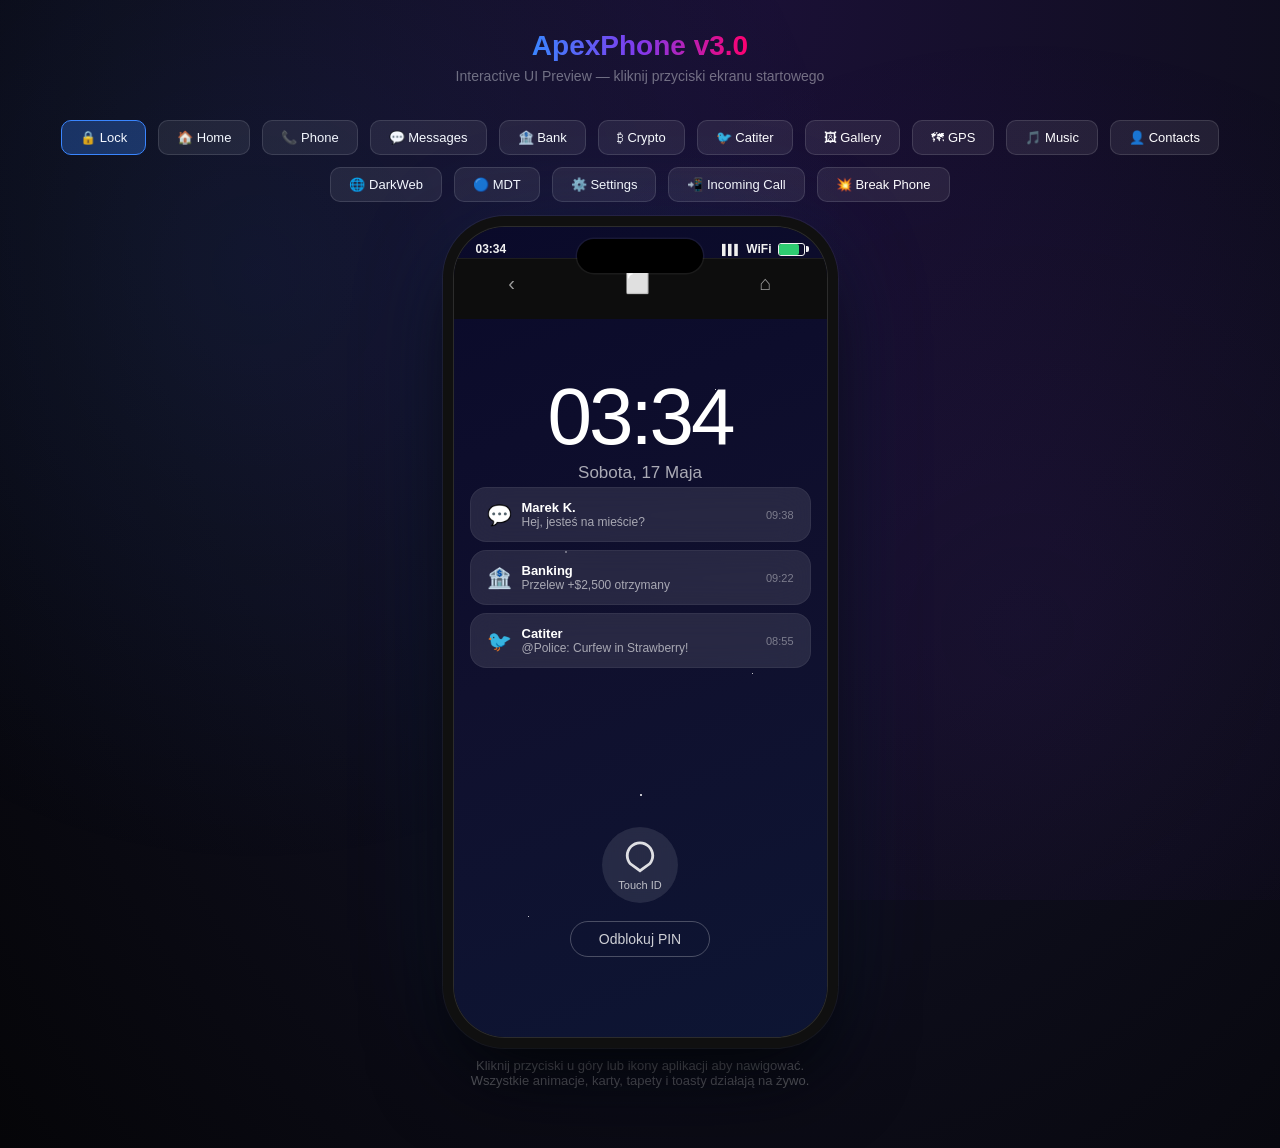
==== preview.html @ 0bf9755b "feat: add standalone interactive UI preview Single-file HTML preview of all phone screens — open in " ====
<!DOCTYPE html>
<html lang="pl">
<head>
<meta charset="UTF-8"/>
<meta name="viewport" content="width=device-width,initial-scale=1.0"/>
<title>ApexPhone v3.0 — Preview</title>
<style>
/* ── PAGE LAYOUT ─────────────────────────────────────── */
*,*::before,*::after{box-sizing:border-box;margin:0;padding:0}

body{
  min-height:100vh;
  background:radial-gradient(ellipse at 60% 0%,#1a1035 0%,#0d0d1a 60%,#050508 100%);
  display:flex;flex-direction:column;align-items:center;justify-content:flex-start;
  padding:30px 20px 60px;
  font-family:-apple-system,BlinkMacSystemFont,'SF Pro Display','Segoe UI',sans-serif;
  color:#f0f0f0;
  overflow-x:hidden;
}

/* floating particles bg */
body::before{
  content:'';position:fixed;inset:0;pointer-events:none;
  background:
    radial-gradient(circle at 20% 30%,rgba(58,134,255,.08) 0%,transparent 50%),
    radial-gradient(circle at 80% 70%,rgba(131,56,236,.07) 0%,transparent 50%);
}

h1{font-size:28px;font-weight:700;margin-bottom:6px;
   background:linear-gradient(90deg,#3a86ff,#8338ec,#ff006e);
   -webkit-background-clip:text;-webkit-text-fill-color:transparent;background-clip:text}
.subtitle{font-size:14px;color:rgba(255,255,255,.4);margin-bottom:36px}

/* ── PHONE SHELL ─────────────────────────────────────── */
:root{
  --acc:#3a86ff;--grn:#2ecc71;--red:#e74c3c;--ylw:#f39c12;--pur:#8338ec;
  --bg0:#0d0d0d;--bg1:#1a1a1a;--bg2:#252525;--bg3:#2e2e2e;
  --t1:#f0f0f0;--t2:#9a9a9a;
  --bdr:rgba(255,255,255,.07);
  --r:16px;--rs:8px;
  --trans:.22s cubic-bezier(.4,0,.2,1);
}

#phone{
  width:375px;height:812px;
  background:var(--bg0);
  border-radius:52px;
  border:1.5px solid rgba(255,255,255,.13);
  box-shadow:
    0 0 0 10px #101010,
    0 0 0 11px rgba(255,255,255,.06),
    0 40px 80px rgba(0,0,0,.8),
    0 0 120px rgba(58,134,255,.12);
  position:relative;overflow:hidden;
  display:flex;flex-direction:column;
  flex-shrink:0;
}

/* notch / dynamic island */
#island{
  position:absolute;top:12px;left:50%;transform:translateX(-50%);
  background:#000;border-radius:22px;
  height:34px;width:126px;
  z-index:300;display:flex;align-items:center;justify-content:center;
  transition:all .45s cubic-bezier(.22,1,.36,1);overflow:hidden;
  box-shadow:0 0 0 1.5px rgba(255,255,255,.06);
}
#island.expand{width:240px;height:44px;background:#121212}
#island-txt{font-size:12px;color:#fff;padding:0 14px;white-space:nowrap;overflow:hidden;text-overflow:ellipsis}

/* side buttons */
#phone::before{
  content:'';position:absolute;left:-3px;top:160px;
  width:3px;height:36px;background:#1c1c1e;border-radius:3px 0 0 3px;
  box-shadow:0 48px 0 #1c1c1e,0 84px 0 #1c1c1e;
}
#phone::after{
  content:'';position:absolute;right:-3px;top:200px;
  width:3px;height:68px;background:#1c1c1e;border-radius:0 3px 3px 0;
}

/* ── STATUS BAR ──────────────────────────────────────── */
#sb{
  position:relative;z-index:10;
  display:flex;justify-content:space-between;align-items:center;
  padding:15px 22px 2px;font-size:12px;font-weight:600;color:var(--t1);
  pointer-events:none;flex-shrink:0;
}
#sb-icons{display:flex;gap:6px;align-items:center}
.bat{
  position:relative;display:inline-flex;align-items:center;
  width:27px;height:13px;border:1.5px solid var(--t1);border-radius:3px;
}
.bat::after{content:'';position:absolute;right:-5px;width:3px;height:6px;background:var(--t1);border-radius:0 2px 2px 0}
#bat-fill{height:100%;background:var(--grn);border-radius:2px;transition:width .5s}
.signal{font-size:10px;letter-spacing:-1px}

/* ── SCREENS ─────────────────────────────────────────── */
.screen{
  position:absolute;inset:0;display:flex;flex-direction:column;
  transition:transform .3s cubic-bezier(.4,0,.2,1),opacity .3s;
}
.screen.off{opacity:0;pointer-events:none;transform:translateY(8px) scale(.98)}
.screen.on{opacity:1;pointer-events:all;transform:none}

/* ── LOCK SCREEN ─────────────────────────────────────── */
#scr-lock{
  background:linear-gradient(160deg,#0a0a2a,#10102e,#0d1533);
  align-items:center;justify-content:flex-start;padding-top:70px;gap:0;
}
.lk-time{font-size:80px;font-weight:200;color:#fff;letter-spacing:-3px;text-align:center;line-height:1}
.lk-date{font-size:17px;color:rgba(255,255,255,.65);text-align:center;margin-top:6px}
.lk-stars{position:absolute;inset:0;pointer-events:none;overflow:hidden}
.star{position:absolute;background:#fff;border-radius:50%;animation:twinkle var(--d,3s) infinite var(--delay,0s)}
@keyframes twinkle{0%,100%{opacity:.2}50%{opacity:.8}}

.lk-actions{
  display:flex;flex-direction:column;align-items:center;gap:18px;
  position:absolute;bottom:80px;width:100%;
}
.fp-btn{
  width:76px;height:76px;border-radius:50%;border:none;
  background:rgba(255,255,255,.1);backdrop-filter:blur(12px);
  cursor:pointer;display:flex;flex-direction:column;align-items:center;justify-content:center;
  gap:5px;transition:background var(--trans),transform var(--trans);
}
.fp-btn:hover{background:rgba(255,255,255,.18);transform:scale(1.05)}
.fp-btn svg{width:34px;height:34px;fill:#fff;opacity:.85}
.fp-btn span{font-size:11px;color:rgba(255,255,255,.7)}
.pin-btn{
  background:transparent;border:1px solid rgba(255,255,255,.25);
  border-radius:22px;padding:9px 28px;color:rgba(255,255,255,.8);
  font-size:14px;cursor:pointer;transition:background var(--trans);
}
.pin-btn:hover{background:rgba(255,255,255,.1)}

/* notifications on lock */
.lock-notif{
  position:absolute;top:260px;width:calc(100% - 32px);left:16px;
  display:flex;flex-direction:column;gap:8px;
}
.ln-item{
  background:rgba(255,255,255,.1);backdrop-filter:blur(16px);
  border-radius:16px;padding:12px 16px;display:flex;align-items:center;gap:10px;
  border:1px solid rgba(255,255,255,.06);
}
.ln-icon{font-size:20px}
.ln-body{flex:1}
.ln-title{font-size:13px;font-weight:600;color:#fff}
.ln-text{font-size:12px;color:rgba(255,255,255,.6)}
.ln-time{font-size:11px;color:rgba(255,255,255,.4)}

/* ── HOME SCREEN ─────────────────────────────────────── */
#scr-home{
  background:linear-gradient(160deg,#0f0f2a,#14143a,#0d1040);
  flex-direction:column;
}
.home-widgets{
  position:relative;z-index:1;padding:56px 14px 8px;
  display:flex;gap:8px;
}
.w-clock{
  flex:1.6;background:rgba(255,255,255,.08);backdrop-filter:blur(14px);
  border-radius:var(--r);padding:14px 16px;
  border:1px solid rgba(255,255,255,.07);
}
.w-clock-time{font-size:32px;font-weight:200;color:#fff}
.w-clock-date{font-size:12px;color:rgba(255,255,255,.55);margin-top:2px}
.w-weather{
  flex:1;background:rgba(255,255,255,.08);backdrop-filter:blur(14px);
  border-radius:var(--r);padding:14px 12px;
  border:1px solid rgba(255,255,255,.07);
  display:flex;flex-direction:column;justify-content:center;
  align-items:center;gap:4px;
}
.w-weather-temp{font-size:22px;font-weight:300;color:#fff}
.w-weather-desc{font-size:11px;color:rgba(255,255,255,.55)}

/* app grid */
.app-grid{
  position:relative;z-index:1;flex:1;
  display:grid;grid-template-columns:repeat(4,1fr);
  gap:18px 6px;padding:10px 12px 0;
  overflow-y:auto;scrollbar-width:none;
}
.app-grid::-webkit-scrollbar{display:none}

.app-ic{
  display:flex;flex-direction:column;align-items:center;gap:5px;
  cursor:pointer;position:relative;
}
.app-ic-img{
  width:58px;height:58px;border-radius:16px;
  display:flex;align-items:center;justify-content:center;font-size:26px;
  box-shadow:0 4px 14px rgba(0,0,0,.4);transition:transform var(--trans);
  background:var(--bg2);position:relative;
}
.app-ic:active .app-ic-img,.app-ic:hover .app-ic-img{transform:scale(.92)}
.app-ic>span{font-size:10.5px;color:rgba(255,255,255,.85);text-shadow:0 1px 4px #000}
.bdg{
  position:absolute;top:-4px;right:-4px;background:var(--red);color:#fff;
  border-radius:9px;min-width:18px;height:18px;font-size:11px;font-weight:700;
  display:flex;align-items:center;justify-content:center;padding:0 4px;
  border:2px solid var(--bg0);
}

/* gradient icon backgrounds */
.ic-phone  {background:linear-gradient(135deg,#30d158,#25a644)}
.ic-msg    {background:linear-gradient(135deg,#30d158,#25a644)}
.ic-contact{background:linear-gradient(135deg,#6e6e73,#48484a)}
.ic-camera {background:linear-gradient(135deg,#636366,#48484a)}
.ic-bank   {background:linear-gradient(135deg,#0a84ff,#0066cc)}
.ic-crypto {background:linear-gradient(135deg,#ff9f0a,#cc7a00)}
.ic-market {background:linear-gradient(135deg,#ff375f,#c4002f)}
.ic-email  {background:linear-gradient(135deg,#0a84ff,#0055b3)}
.ic-cat    {background:linear-gradient(135deg,#1da1f2,#0d8bd9)}
.ic-insta  {background:linear-gradient(135deg,#f09433,#e6683c,#dc2743,#cc2366,#bc1888)}
.ic-tik    {background:linear-gradient(135deg,#111,#69c9d0)}
.ic-flirt  {background:linear-gradient(135deg,#fd267a,#ff6036)}
.ic-gps    {background:linear-gradient(135deg,#0a84ff,#0055b3)}
.ic-garage {background:linear-gradient(135deg,#636366,#3a3a3c)}
.ic-gallery{background:linear-gradient(135deg,#bf5af2,#9b45cc)}
.ic-music  {background:linear-gradient(135deg,#fc3c44,#b2001b)}
.ic-taxi   {background:linear-gradient(135deg,#ffd60a,#c9a900)}
.ic-dark   {background:linear-gradient(135deg,#1c1c1e,#3a3a3c)}
.ic-mdt    {background:linear-gradient(135deg,#0062cc,#003f85)}
.ic-set    {background:linear-gradient(135deg,#636366,#48484a)}

/* dock */
.dock{
  position:relative;z-index:1;display:flex;justify-content:space-around;align-items:center;
  background:rgba(255,255,255,.1);backdrop-filter:blur(20px);
  border-radius:28px;margin:8px 14px 20px;padding:12px 6px;
  border:1px solid rgba(255,255,255,.07);
}
.dock-ic{
  width:58px;height:58px;border-radius:16px;
  display:flex;align-items:center;justify-content:center;font-size:26px;
  cursor:pointer;transition:transform var(--trans);
}
.dock-ic:hover{transform:scale(.9)}

/* ── APP SCREENS ─────────────────────────────────────── */
.app-screen{
  position:absolute;inset:0;background:var(--bg0);
  display:flex;flex-direction:column;overflow:hidden;
  transition:transform .28s cubic-bezier(.4,0,.2,1),opacity .28s;
}
.app-screen.hidden{opacity:0;transform:translateX(100%);pointer-events:none}

.app-hdr{
  display:flex;align-items:center;padding:52px 16px 13px;
  background:rgba(13,13,13,.9);backdrop-filter:blur(20px);
  border-bottom:1px solid var(--bdr);flex-shrink:0;gap:8px;
  position:relative;z-index:5;
}
.app-hdr h2{flex:1;font-size:17px;font-weight:600;color:var(--t1)}
.btn-back{background:none;border:none;color:var(--acc);font-size:26px;cursor:pointer;line-height:1;padding:0 4px}
.app-hdr button:not(.btn-back){background:none;border:none;color:var(--acc);font-size:19px;cursor:pointer;padding:4px 8px}

/* tabs */
.tabs{display:flex;border-bottom:1px solid var(--bdr);background:var(--bg0);flex-shrink:0}
.tab{flex:1;background:none;border:none;color:var(--t2);padding:10px;cursor:pointer;
     font-size:13px;font-weight:500;border-bottom:2px solid transparent;transition:all var(--trans)}
.tab.on{color:var(--acc);border-bottom-color:var(--acc)}
.tab-pane{display:none;flex:1;overflow-y:auto;flex-direction:column}
.tab-pane.on{display:flex}

/* ── PHONE DIALER ────────────────────────────────────── */
#dial-num{
  text-align:center;font-size:36px;color:var(--t1);
  letter-spacing:5px;padding:24px 16px 8px;min-height:76px;
}
.dialpad{
  display:grid;grid-template-columns:repeat(3,1fr);
  gap:1px;background:var(--bdr);margin:8px 14px;
  border-radius:var(--r);overflow:hidden;
}
.dialpad button{
  background:var(--bg2);border:none;color:var(--t1);padding:16px;font-size:20px;
  cursor:pointer;position:relative;transition:background var(--trans);
}
.dialpad button sub{font-size:8px;color:var(--t2);position:absolute;bottom:5px;left:50%;transform:translateX(-50%)}
.dialpad button:hover{background:var(--bg3)}
.dialpad button:active{background:var(--acc);color:#fff}
.call-btn{
  display:block;margin:10px auto;background:var(--grn);border:none;border-radius:50%;
  width:66px;height:66px;font-size:28px;cursor:pointer;
  box-shadow:0 4px 20px rgba(46,204,113,.35);transition:transform var(--trans);
}
.call-btn:hover{transform:scale(1.08)}
.call-hist{list-style:none;overflow-y:auto;flex:1}
.ch-item{
  display:flex;align-items:center;padding:12px 16px;
  border-bottom:1px solid var(--bdr);gap:10px;cursor:pointer;
}
.ch-icon{font-size:18px;width:28px;text-align:center}
.ch-info{flex:1}
.ch-name{font-size:14px;color:var(--t1)}
.ch-sub{font-size:12px;color:var(--t2)}
.ch-dur{font-size:12px;color:var(--t2)}

/* ── MESSAGES ────────────────────────────────────────── */
.thread-item{
  display:flex;align-items:center;padding:12px 16px;
  border-bottom:1px solid var(--bdr);gap:11px;cursor:pointer;
  transition:background var(--trans);
}
.thread-item:hover{background:var(--bg1)}
.t-av{
  width:46px;height:46px;border-radius:50%;background:var(--acc);
  display:flex;align-items:center;justify-content:center;font-size:18px;
  font-weight:700;color:#fff;flex-shrink:0;
}
.t-info{flex:1;min-width:0}
.t-name{font-size:15px;font-weight:500;color:var(--t1)}
.t-prev{font-size:13px;color:var(--t2);white-space:nowrap;overflow:hidden;text-overflow:ellipsis}
.t-meta{display:flex;flex-direction:column;align-items:flex-end;gap:4px}
.t-time{font-size:11px;color:var(--t2)}
.t-bdg{
  background:var(--acc);color:#fff;border-radius:9px;min-width:18px;height:18px;
  font-size:11px;font-weight:700;display:flex;align-items:center;justify-content:center;padding:0 4px;
}

/* ── BANK ────────────────────────────────────────────── */
.bank-card{
  background:linear-gradient(135deg,#0a1628,#0d1f3c,#0a1628);
  margin:14px;border-radius:20px;padding:22px 20px;
  box-shadow:0 8px 24px rgba(0,0,0,.5);
  border:1px solid rgba(58,134,255,.15);
  position:relative;overflow:hidden;
}
.bank-card::before{
  content:'';position:absolute;inset:0;
  background:radial-gradient(circle at 70% 30%,rgba(58,134,255,.1) 0%,transparent 60%);
}
.bc-label{font-size:11px;color:rgba(255,255,255,.45);text-transform:uppercase;letter-spacing:1px;position:relative}
.bc-amount{font-size:38px;font-weight:200;color:#fff;margin:4px 0 16px;position:relative;letter-spacing:-1px}
.bc-amount.cash{color:var(--grn);font-size:28px;margin-bottom:0}
.bank-iban{font-size:11px;color:rgba(255,255,255,.3);position:relative;margin-top:12px;letter-spacing:2px}
.bank-actions{display:flex;gap:8px;padding:0 14px 12px}
.ba-btn{
  flex:1;background:var(--bg2);border:none;border-radius:10px;
  padding:12px;color:var(--t1);cursor:pointer;font-size:13px;
  font-weight:500;transition:background var(--trans);
}
.ba-btn:hover{background:var(--acc);color:#fff}
.tx-item{
  display:flex;align-items:center;padding:12px 16px;
  border-bottom:1px solid var(--bdr);gap:12px;
}
.tx-icon{
  width:40px;height:40px;border-radius:50%;background:var(--bg2);
  display:flex;align-items:center;justify-content:center;font-size:18px;
}
.tx-info{flex:1}
.tx-name{font-size:14px;color:var(--t1)}
.tx-date{font-size:12px;color:var(--t2)}
.tx-amt{font-size:15px;font-weight:600}
.tx-amt.neg{color:var(--red)}.tx-amt.pos{color:var(--grn)}

/* ── CRYPTO ─────────────────────────────────────────── */
.cr-header{
  background:linear-gradient(135deg,#1a1a0a,#2a2a0a);
  margin:14px;border-radius:var(--r);padding:16px;
  border:1px solid rgba(255,159,10,.12);
}
.cr-total-label{font-size:11px;color:rgba(255,255,255,.4);text-transform:uppercase;letter-spacing:1px}
.cr-total{font-size:32px;font-weight:200;color:#fff;margin:4px 0 2px}
.cr-change{font-size:13px;color:var(--grn)}
.cr-row{
  display:flex;align-items:center;padding:12px 16px;
  border-bottom:1px solid var(--bdr);gap:12px;cursor:pointer;
  transition:background var(--trans);
}
.cr-row:hover{background:var(--bg1)}
.cr-coin-icon{width:40px;height:40px;border-radius:50%;display:flex;align-items:center;justify-content:center;font-size:18px;font-weight:700}
.cr-coin-btc{background:linear-gradient(135deg,#f7931a,#e8841a);color:#fff}
.cr-coin-eth{background:linear-gradient(135deg,#627eea,#4a63cc);color:#fff}
.cr-coin-xmr{background:linear-gradient(135deg,#ff6600,#cc4400);color:#fff}
.cr-coin-apc{background:linear-gradient(135deg,#3a86ff,#2a66df);color:#fff}
.cr-coin-info{flex:1}
.cr-coin-name{font-size:14px;color:var(--t1);font-weight:500}
.cr-coin-sym{font-size:12px;color:var(--t2)}
.cr-price{text-align:right}
.cr-price-val{font-size:14px;color:var(--t1);font-weight:500}
.cr-change-sm{font-size:12px}.cr-up{color:var(--grn)}.cr-dn{color:var(--red)}

/* ── SOCIAL FEED ─────────────────────────────────────── */
.feed{flex:1;overflow-y:auto;padding:8px 0}
.post{background:var(--bg2);margin:8px 12px;border-radius:var(--r);padding:14px;border:1px solid var(--bdr)}
.post-hdr{display:flex;align-items:center;gap:10px;margin-bottom:8px}
.post-av{
  width:38px;height:38px;border-radius:50%;
  display:flex;align-items:center;justify-content:center;
  font-weight:700;font-size:16px;color:#fff;flex-shrink:0;
}
.post-av-1{background:linear-gradient(135deg,#3a86ff,#2a66df)}
.post-av-2{background:linear-gradient(135deg,#ff006e,#c00057)}
.post-av-3{background:linear-gradient(135deg,#8338ec,#6328cc)}
.post-av-4{background:linear-gradient(135deg,#fb5607,#d44000)}
.post-meta{flex:1}
.post-name{font-size:14px;font-weight:600;color:var(--t1)}
.post-handle{font-size:12px;color:var(--t2)}
.post-time{font-size:11px;color:var(--t2)}
.post-body{font-size:14px;color:var(--t1);line-height:1.5;word-break:break-word}
.post-img{
  width:100%;border-radius:var(--rs);margin-top:10px;
  background:linear-gradient(135deg,#1a1a2e,#16213e);
  height:160px;display:flex;align-items:center;justify-content:center;
  font-size:32px;border:1px solid var(--bdr);
}
.post-actions{display:flex;gap:20px;margin-top:12px}
.pa-btn{background:none;border:none;color:var(--t2);font-size:13px;cursor:pointer;
        display:flex;align-items:center;gap:5px;transition:color var(--trans)}
.pa-btn:hover{color:var(--acc)}
.pa-btn.liked{color:var(--red)}
.pa-like-count{font-size:12px}

/* ── DARK WEB ────────────────────────────────────────── */
.dw-bg{background:#050505}
.dw-hdr h2{color:#39ff14!important;font-family:'Courier New',monospace}
.dw-item{
  background:#0a0a0a;border:1px solid #222;border-radius:var(--rs);
  padding:12px;margin-bottom:8px;display:flex;align-items:center;gap:12px;
}
.dw-name{flex:1;color:#39ff14;font-family:monospace;font-size:13px}
.dw-price{color:#ff9900;font-weight:700;font-size:14px;font-family:monospace}
.dw-buy{
  background:#111;border:1px solid #444;border-radius:6px;
  color:#aaa;padding:6px 12px;cursor:pointer;font-size:12px;
  transition:background .15s,color .15s;
}
.dw-buy:hover{background:#1a2a1a;color:#39ff14;border-color:#39ff14}

.dw-chat-msg{
  padding:4px 0;font-family:monospace;font-size:12px;
  border-bottom:1px solid rgba(255,255,255,.04);
}
.dw-from{color:#39ff14}.dw-txt{color:#666}

/* ── GPS ─────────────────────────────────────────────── */
.gps-map{
  flex:1;background:linear-gradient(160deg,#061a06,#0a2a0a,#061a06);
  position:relative;display:flex;align-items:center;justify-content:center;
  overflow:hidden;
}
.gps-grid{
  position:absolute;inset:0;
  background-image:linear-gradient(rgba(46,204,113,.07) 1px,transparent 1px),
                   linear-gradient(90deg,rgba(46,204,113,.07) 1px,transparent 1px);
  background-size:30px 30px;
}
.gps-blip{font-size:28px;animation:blip 2s infinite}
@keyframes blip{0%,100%{transform:scale(1);filter:drop-shadow(0 0 6px #2ecc71)}
                50%{transform:scale(1.25);filter:drop-shadow(0 0 14px #2ecc71)}}
.gps-marker{position:absolute;font-size:20px;animation:blip 3s infinite}
.gps-panel{background:var(--bg0);padding:12px 16px;flex-shrink:0}
.gps-share-item{
  display:flex;align-items:center;padding:8px 0;
  border-bottom:1px solid var(--bdr);gap:10px;
  font-size:13px;color:var(--t1);
}

/* ── SETTINGS ────────────────────────────────────────── */
.set-list{flex:1;overflow-y:auto;padding-bottom:20px}
.set-sec h4{
  font-size:12px;color:var(--t2);text-transform:uppercase;
  letter-spacing:1px;padding:16px 16px 8px;
}
.set-row{
  display:flex;align-items:center;justify-content:space-between;
  padding:13px 16px;border-bottom:1px solid var(--bdr);
  background:var(--bg2);font-size:15px;color:var(--t1);gap:8px;
}
.set-row select,.set-row input{
  background:var(--bg0);border:1px solid var(--bdr);border-radius:6px;
  padding:5px 9px;color:var(--t1);font-size:13px;outline:none;
}
.set-row span:last-child:not(input):not(select){font-size:13px;color:var(--t2)}
.toggle{position:relative;display:inline-block;width:46px;height:26px;cursor:pointer}
.toggle input{opacity:0;width:0;height:0}
.slider{
  position:absolute;inset:0;background:var(--bg3);border-radius:26px;transition:background var(--trans);
}
.slider::before{
  content:'';position:absolute;height:20px;width:20px;left:3px;bottom:3px;
  background:#fff;border-radius:50%;transition:transform var(--trans);
}
.toggle input:checked+.slider{background:var(--acc)}
.toggle input:checked+.slider::before{transform:translateX(20px)}
.set-save{
  display:block;width:calc(100% - 28px);margin:14px;
  background:var(--acc);border:none;border-radius:var(--r);
  padding:14px;color:#fff;font-size:16px;font-weight:600;cursor:pointer;
  transition:background var(--trans);
}
.set-save:hover{background:#2a76ef}

/* ── NAV BAR ─────────────────────────────────────────── */
#nav{
  flex-shrink:0;display:flex;justify-content:space-around;align-items:center;
  padding:6px 0 18px;background:var(--bg0);border-top:1px solid var(--bdr);
  position:relative;z-index:10;
}
#nav button{
  background:none;border:none;color:var(--t2);font-size:20px;cursor:pointer;
  padding:6px 20px;border-radius:10px;transition:background var(--trans),color var(--trans);
}
#nav button:hover{background:var(--bg2);color:var(--t1)}

/* ── TOAST ───────────────────────────────────────────── */
#toasts{
  position:absolute;top:58px;left:50%;transform:translateX(-50%);
  width:88%;z-index:9000;pointer-events:none;
  display:flex;flex-direction:column;gap:6px;
}
.toast{
  background:rgba(30,30,35,.95);backdrop-filter:blur(20px);
  border-radius:14px;padding:11px 14px;
  display:flex;align-items:center;gap:9px;
  box-shadow:0 4px 20px rgba(0,0,0,.5);
  border-left:3px solid var(--acc);
  animation:tin .3s cubic-bezier(.22,1,.36,1);
  pointer-events:all;cursor:pointer;
}
.toast.s{border-color:var(--grn)}.toast.e{border-color:var(--red)}
.toast.w{border-color:var(--ylw)}.toast.m{border-color:var(--acc)}
@keyframes tin{from{transform:translateY(-16px);opacity:0}to{transform:none;opacity:1}}
@keyframes tout{from{transform:none;opacity:1}to{transform:translateX(110%);opacity:0}}
.t-ico{font-size:20px}
.t-body{flex:1}
.t-ttl{font-size:13px;font-weight:600;color:#fff}
.t-msg{font-size:12px;color:rgba(255,255,255,.65)}

/* ── INCOMING CALL ───────────────────────────────────── */
#overlay-call{
  position:absolute;inset:0;background:linear-gradient(160deg,#0a2a0a,#0d200d);
  z-index:100;display:flex;flex-direction:column;align-items:center;
  justify-content:center;gap:14px;
  opacity:0;pointer-events:none;transition:opacity .3s;
}
#overlay-call.show{opacity:1;pointer-events:all}
.oc-avatar{font-size:88px;animation:ring 2s infinite}
@keyframes ring{0%,100%{transform:rotate(-8deg)}50%{transform:rotate(8deg)}}
.oc-name{font-size:30px;font-weight:300;color:#fff}
.oc-sub{font-size:15px;color:rgba(255,255,255,.5)}
.oc-btns{display:flex;gap:60px;margin-top:24px}
.oc-dec,.oc-ans{border:none;border-radius:50%;width:68px;height:68px;font-size:28px;cursor:pointer}
.oc-dec{background:var(--red);box-shadow:0 4px 20px rgba(231,76,60,.4)}
.oc-ans{background:var(--grn);box-shadow:0 4px 20px rgba(46,204,113,.4)}
.oc-pulse{
  position:absolute;border-radius:50%;background:rgba(46,204,113,.1);
  animation:pulse-ring 2s infinite;
}
@keyframes pulse-ring{0%{width:80px;height:80px;opacity:.5}100%{width:250px;height:250px;opacity:0}}

/* ── GALLERY GRID ───────────────────────────────────── */
.gal-grid{
  display:grid;grid-template-columns:repeat(3,1fr);gap:2px;flex:1;overflow-y:auto;
}
.gal-thumb{
  aspect-ratio:1;background:var(--bg2);display:flex;align-items:center;
  justify-content:center;font-size:28px;cursor:pointer;overflow:hidden;
  transition:filter var(--trans);
}
.gal-thumb:hover{filter:brightness(1.2)}

/* ── MUSIC PLAYER ───────────────────────────────────── */
.music-art{
  width:160px;height:160px;border-radius:20px;margin:20px auto 0;
  display:flex;align-items:center;justify-content:center;font-size:64px;
  background:linear-gradient(135deg,#1c1c2e,#2a1a3e);
  box-shadow:0 12px 40px rgba(0,0,0,.6);
  animation:rotate 8s linear infinite paused;
}
.music-art.playing{animation-play-state:running}
@keyframes rotate{from{transform:rotate(0)}to{transform:rotate(360deg)}}
.music-title{font-size:20px;font-weight:600;color:var(--t1);text-align:center;margin-top:16px;padding:0 20px}
.music-artist{font-size:14px;color:var(--t2);text-align:center;margin-top:4px}
.progress-bar{
  height:4px;background:var(--bg2);border-radius:2px;
  margin:16px 20px 0;overflow:hidden;
}
.progress-fill{height:100%;background:linear-gradient(90deg,var(--acc),var(--pur));border-radius:2px;transition:width .3s}
.music-time{display:flex;justify-content:space-between;padding:4px 20px 0;font-size:11px;color:var(--t2)}
.music-ctrls{display:flex;gap:24px;align-items:center;justify-content:center;padding:16px}
.mc-btn{background:none;border:none;color:var(--t2);font-size:24px;cursor:pointer;transition:color var(--trans)}
.mc-btn:hover{color:var(--t1)}
#mc-play{
  background:var(--t1);border-radius:50%;width:58px;height:58px;
  font-size:22px;display:flex;align-items:center;justify-content:center;
  color:#000;cursor:pointer;border:none;transition:transform var(--trans);
}
#mc-play:hover{transform:scale(1.08)}
.playlist{list-style:none;overflow-y:auto;flex:1}
.pl-item{
  display:flex;align-items:center;padding:10px 16px;border-bottom:1px solid var(--bdr);
  gap:12px;cursor:pointer;transition:background var(--trans);
}
.pl-item:hover{background:var(--bg1)}
.pl-item.playing{color:var(--acc)}
.pl-num{width:22px;text-align:center;font-size:13px;color:var(--t2)}
.pl-title{flex:1;font-size:14px;color:var(--t1)}
.pl-dur{font-size:12px;color:var(--t2)}

/* ── CONTACTS ────────────────────────────────────────── */
.cnt-search{
  margin:10px 14px;padding:10px 14px;background:var(--bg2);border:none;
  border-radius:10px;color:var(--t1);font-size:14px;outline:none;width:calc(100% - 28px);
}
.cnt-list{list-style:none;overflow-y:auto;flex:1}
.cnt-item{
  display:flex;align-items:center;padding:12px 16px;
  border-bottom:1px solid var(--bdr);gap:12px;cursor:pointer;
  transition:background var(--trans);
}
.cnt-item:hover{background:var(--bg1)}
.cnt-av{
  width:44px;height:44px;border-radius:50%;
  display:flex;align-items:center;justify-content:center;
  font-weight:600;font-size:18px;color:#fff;flex-shrink:0;
}
.cnt-info{flex:1}
.cnt-name{font-size:15px;color:var(--t1);font-weight:500}
.cnt-num{font-size:13px;color:var(--t2)}
.cnt-acts{display:flex;gap:6px}
.cnt-acts button{background:none;border:none;font-size:18px;cursor:pointer;padding:4px}

/* MDT */
.mdt-row{display:flex;justify-content:space-between;margin-bottom:8px;font-size:13px}
.mdt-label{color:var(--t2)}.mdt-value{color:var(--t1);font-weight:500}
.mdt-flagged{color:var(--red)!important;font-weight:700}
.mdt-badge{
  display:inline-block;padding:2px 8px;border-radius:6px;
  font-size:11px;font-weight:700;
}
.badge-red{background:rgba(231,76,60,.2);color:var(--red)}
.badge-grn{background:rgba(46,204,113,.2);color:var(--grn)}

/* ── PAGE CONTROLS ───────────────────────────────────── */
.pg-controls{
  display:flex;gap:12px;margin-bottom:24px;flex-wrap:wrap;justify-content:center;
}
.pg-btn{
  background:rgba(255,255,255,.08);border:1px solid rgba(255,255,255,.12);
  border-radius:10px;padding:9px 18px;color:#fff;cursor:pointer;font-size:13px;
  transition:background .2s,border-color .2s;
}
.pg-btn:hover{background:rgba(58,134,255,.2);border-color:rgba(58,134,255,.4)}
.pg-btn.active-pg{background:rgba(58,134,255,.3);border-color:var(--acc)}
.info-txt{color:rgba(255,255,255,.35);font-size:13px;margin-top:20px;text-align:center;max-width:440px}

/* cracked */
#cracked{position:absolute;inset:0;pointer-events:none;z-index:500;display:none;
  background:
    linear-gradient(rgba(255,255,255,.3),rgba(255,255,255,.3))
    0 0 / 1px 100% no-repeat,
    linear-gradient(45deg,rgba(255,255,255,.2),rgba(255,255,255,.2))
    40% 30% / 120px 200px no-repeat;
  filter:drop-shadow(0 0 2px rgba(255,255,255,.6));
}
</style>
</head>
<body>

<h1>ApexPhone v3.0</h1>
<p class="subtitle">Interactive UI Preview — kliknij przyciski ekranu startowego</p>

<!-- ── SCREEN SELECTOR ──────────────────────────────── -->
<div class="pg-controls" id="pg-controls">
  <button class="pg-btn active-pg" onclick="showScreen('lock')">🔒 Lock</button>
  <button class="pg-btn" onclick="showScreen('home')">🏠 Home</button>
  <button class="pg-btn" onclick="showApp('phone')">📞 Phone</button>
  <button class="pg-btn" onclick="showApp('messages')">💬 Messages</button>
  <button class="pg-btn" onclick="showApp('bank')">🏦 Bank</button>
  <button class="pg-btn" onclick="showApp('crypto')">₿ Crypto</button>
  <button class="pg-btn" onclick="showApp('catiter')">🐦 Catiter</button>
  <button class="pg-btn" onclick="showApp('gallery')">🖼 Gallery</button>
  <button class="pg-btn" onclick="showApp('gps')">🗺 GPS</button>
  <button class="pg-btn" onclick="showApp('music')">🎵 Music</button>
  <button class="pg-btn" onclick="showApp('contacts')">👤 Contacts</button>
  <button class="pg-btn" onclick="showApp('darkweb')">🌐 DarkWeb</button>
  <button class="pg-btn" onclick="showApp('mdt')">🔵 MDT</button>
  <button class="pg-btn" onclick="showApp('settings')">⚙️ Settings</button>
  <button class="pg-btn" onclick="triggerCall()">📲 Incoming Call</button>
  <button class="pg-btn" onclick="triggerCrack()">💥 Break Phone</button>
</div>

<!-- ── PHONE ─────────────────────────────────────────── -->
<div id="phone">

  <!-- Dynamic Island -->
  <div id="island"><div id="island-txt"></div></div>

  <!-- Status Bar -->
  <div id="sb">
    <span id="sb-time">09:41</span>
    <div id="sb-icons">
      <span class="signal">▌▌▌</span>
      <span>WiFi</span>
      <div class="bat"><div id="bat-fill" style="width:82%"></div></div>
    </div>
  </div>

  <!-- ── LOCK SCREEN ──────────────────────────────── -->
  <div class="screen on" id="scr-lock">
    <div class="lk-stars">
      <div class="star" style="width:2px;height:2px;top:8%;left:15%;--d:4s;--delay:0s"></div>
      <div class="star" style="width:1px;height:1px;top:20%;left:70%;--d:3s;--delay:.5s"></div>
      <div class="star" style="width:2px;height:2px;top:40%;left:30%;--d:5s;--delay:1s"></div>
      <div class="star" style="width:1px;height:1px;top:55%;left:80%;--d:3.5s;--delay:.2s"></div>
      <div class="star" style="width:2px;height:2px;top:70%;left:50%;--d:4.5s;--delay:.8s"></div>
      <div class="star" style="width:1px;height:1px;top:85%;left:20%;--d:3s;--delay:1.5s"></div>
    </div>

    <div style="text-align:center;margin-top:80px">
      <div class="lk-time" id="lk-time">09:41</div>
      <div class="lk-date" id="lk-date">Sobota, 17 Maja</div>
    </div>

    <div class="lock-notif">
      <div class="ln-item">
        <div class="ln-icon">💬</div>
        <div class="ln-body">
          <div class="ln-title">Marek K.</div>
          <div class="ln-text">Hej, jesteś na mieście?</div>
        </div>
        <div class="ln-time">09:38</div>
      </div>
      <div class="ln-item">
        <div class="ln-icon">🏦</div>
        <div class="ln-body">
          <div class="ln-title">Banking</div>
          <div class="ln-text">Przelew +$2,500 otrzymany</div>
        </div>
        <div class="ln-time">09:22</div>
      </div>
      <div class="ln-item">
        <div class="ln-icon">🐦</div>
        <div class="ln-body">
          <div class="ln-title">Catiter</div>
          <div class="ln-text">@Police: Curfew in Strawberry!</div>
        </div>
        <div class="ln-time">08:55</div>
      </div>
    </div>

    <div class="lk-actions">
      <button class="fp-btn" onclick="unlockPhone()">
        <svg viewBox="0 0 24 24"><path d="M12 1C6.5 1 2 5.5 2 11c0 2.4.9 4.6 2.3 6.3L12 23l7.7-5.7C21.1 15.6 22 13.4 22 11c0-5.5-4.5-10-10-10zm0 2c4.4 0 8 3.6 8 8 0 1.9-.7 3.7-1.8 5.1L12 20.4l-6.2-4.3C4.7 14.7 4 12.9 4 11c0-4.4 3.6-8 8-8z"/></svg>
        <span>Touch ID</span>
      </button>
      <button class="pin-btn" onclick="showScreen('home')">Odblokuj PIN</button>
    </div>
  </div>

  <!-- ── HOME SCREEN ──────────────────────────────── -->
  <div class="screen off" id="scr-home">
    <div class="home-widgets">
      <div class="w-clock">
        <div class="w-clock-time" id="wid-time">09:41</div>
        <div class="w-clock-date">Sob, 17 Maj</div>
      </div>
      <div class="w-weather">
        <div style="font-size:24px">⛅</div>
        <div class="w-weather-temp">23°</div>
        <div class="w-weather-desc">Los Santos</div>
      </div>
    </div>

    <div class="app-grid">
      <div class="app-ic" onclick="showApp('phone')">
        <div class="app-ic-img ic-phone">📞</div>
        <span>Phone</span>
      </div>
      <div class="app-ic" onclick="showApp('messages')">
        <div class="app-ic-img ic-msg">💬</div>
        <span>Messages</span><div class="bdg">3</div>
      </div>
      <div class="app-ic" onclick="showApp('contacts')">
        <div class="app-ic-img ic-contact">👤</div><span>Contacts</span>
      </div>
      <div class="app-ic" onclick="showApp('gallery')">
        <div class="app-ic-img ic-camera">📷</div><span>Camera</span>
      </div>
      <div class="app-ic" onclick="showApp('bank')">
        <div class="app-ic-img ic-bank">🏦</div><span>Bank</span>
      </div>
      <div class="app-ic" onclick="showApp('crypto')">
        <div class="app-ic-img ic-crypto">₿</div><span>Crypto</span>
      </div>
      <div class="app-ic" onclick="showApp('market')">
        <div class="app-ic-img ic-market">🛒</div><span>Market</span>
      </div>
      <div class="app-ic" onclick="showApp('catiter')">
        <div class="app-ic-img ic-email">✉️</div><span>Email</span>
        <div class="bdg">1</div>
      </div>
      <div class="app-ic" onclick="showApp('catiter')">
        <div class="app-ic-img ic-cat">🐦</div><span>Catiter</span>
      </div>
      <div class="app-ic" onclick="showApp('catiter')">
        <div class="app-ic-img ic-insta">📸</div><span>InstaPic</span>
      </div>
      <div class="app-ic" onclick="showApp('catiter')">
        <div class="app-ic-img ic-tik">🎵</div><span>TikTrend</span>
      </div>
      <div class="app-ic" onclick="showApp('catiter')">
        <div class="app-ic-img ic-flirt">❤️</div><span>FlirtDate</span>
      </div>
      <div class="app-ic" onclick="showApp('gps')">
        <div class="app-ic-img ic-gps">🗺️</div><span>GPS</span>
      </div>
      <div class="app-ic" onclick="showApp('catiter')">
        <div class="app-ic-img ic-garage">🚗</div><span>Garage</span>
      </div>
      <div class="app-ic" onclick="showApp('gallery')">
        <div class="app-ic-img ic-gallery">🖼️</div><span>Gallery</span>
      </div>
      <div class="app-ic" onclick="showApp('music')">
        <div class="app-ic-img ic-music">🎧</div><span>Music</span>
      </div>
      <div class="app-ic" onclick="showApp('catiter')">
        <div class="app-ic-img ic-taxi">🚕</div><span>RideX</span>
      </div>
      <div class="app-ic" onclick="showApp('darkweb')">
        <div class="app-ic-img ic-dark">🌐</div><span>TorBrowser</span>
      </div>
      <div class="app-ic" onclick="showApp('mdt')">
        <div class="app-ic-img ic-mdt">🔵</div><span>MDT</span>
      </div>
      <div class="app-ic" onclick="showApp('settings')">
        <div class="app-ic-img ic-set">⚙️</div><span>Settings</span>
      </div>
    </div>

    <div class="dock">
      <div class="dock-ic ic-phone" onclick="showApp('phone')">📞</div>
      <div class="dock-ic ic-msg"   onclick="showApp('messages')">💬</div>
      <div class="dock-ic ic-bank"  onclick="showApp('bank')">🏦</div>
      <div class="dock-ic ic-set"   onclick="showApp('settings')">⚙️</div>
    </div>
  </div>

  <!-- ═══════════════════════════════════════════════
       APP SCREENS
  ═══════════════════════════════════════════════ -->

  <!-- PHONE DIALER -->
  <div class="app-screen hidden" id="app-phone">
    <div class="app-hdr">
      <button class="btn-back" onclick="closeApp()">‹</button>
      <h2>Telefon</h2>
    </div>
    <div class="tabs">
      <button class="tab on" onclick="switchTab('phone','keypad',this)">Klawiatura</button>
      <button class="tab"    onclick="switchTab('phone','recent',this)">Ostatnie</button>
    </div>
    <div class="tab-pane on" id="phone-keypad">
      <div id="dial-num"></div>
      <div class="dialpad">
        <button onclick="dial('1')">1</button>
        <button onclick="dial('2')">2<sub>ABC</sub></button>
        <button onclick="dial('3')">3<sub>DEF</sub></button>
        <button onclick="dial('4')">4<sub>GHI</sub></button>
        <button onclick="dial('5')">5<sub>JKL</sub></button>
        <button onclick="dial('6')">6<sub>MNO</sub></button>
        <button onclick="dial('7')">7<sub>PQRS</sub></button>
        <button onclick="dial('8')">8<sub>TUV</sub></button>
        <button onclick="dial('9')">9<sub>WXYZ</sub></button>
        <button onclick="dial('*')">*</button>
        <button onclick="dial('0')">0</button>
        <button onclick="dialBack()">⌫</button>
      </div>
      <button class="call-btn" onclick="makeCall()">📞</button>
    </div>
    <div class="tab-pane" id="phone-recent">
      <ul class="call-hist">
        <li class="ch-item"><span class="ch-icon" style="color:var(--red)">↙</span><div class="ch-info"><div class="ch-name">Marek K.</div><div class="ch-sub">555 123 456 · Nieodebrany</div></div><div class="ch-dur">09:22</div></li>
        <li class="ch-item"><span class="ch-icon" style="color:var(--grn)">↗</span><div class="ch-info"><div class="ch-name">Anna W.</div><div class="ch-sub">555 987 321 · Wychodzący</div></div><div class="ch-dur">3:42</div></li>
        <li class="ch-item"><span class="ch-icon" style="color:var(--acc)">↙</span><div class="ch-info"><div class="ch-name">Boss</div><div class="ch-sub">555 000 001 · Przychodzący</div></div><div class="ch-dur">12:07</div></li>
        <li class="ch-item"><span class="ch-icon" style="color:var(--grn)">↗</span><div class="ch-info"><div class="ch-name">Dealer</div><div class="ch-sub">555 666 999</div></div><div class="ch-dur">1:15</div></li>
      </ul>
    </div>
  </div>

  <!-- MESSAGES -->
  <div class="app-screen hidden" id="app-messages">
    <div class="app-hdr">
      <button class="btn-back" onclick="closeApp()">‹</button>
      <h2>Wiadomości</h2>
      <button>✏️</button>
    </div>
    <div class="thread-item" onclick="toast('Otwieranie czatu z Marek K.','m')">
      <div class="t-av" style="background:linear-gradient(135deg,#3a86ff,#2a66df)">M</div>
      <div class="t-info"><div class="t-name">Marek K.</div><div class="t-prev">Hej, jesteś na mieście?</div></div>
      <div class="t-meta"><div class="t-time">09:38</div><div class="t-bdg">2</div></div>
    </div>
    <div class="thread-item" onclick="toast('Otwieranie czatu z Anna W.','m')">
      <div class="t-av" style="background:linear-gradient(135deg,#ff006e,#c00057)">A</div>
      <div class="t-info"><div class="t-name">Anna W.</div><div class="t-prev">📍 Wysłała Ci swoją lokalizację</div></div>
      <div class="t-meta"><div class="t-time">09:15</div></div>
    </div>
    <div class="thread-item" onclick="toast('Otwieranie czatu z Boss','m')">
      <div class="t-av" style="background:linear-gradient(135deg,#8338ec,#6328cc)">B</div>
      <div class="t-info"><div class="t-name">Boss</div><div class="t-prev">Nowe zlecenie — bądź gotowy o 22:00</div></div>
      <div class="t-meta"><div class="t-time">Wczoraj</div><div class="t-bdg">1</div></div>
    </div>
    <div class="thread-item" onclick="toast('Otwieranie czatu z Mechanik','m')">
      <div class="t-av" style="background:linear-gradient(135deg,#fb5607,#d44000)">🔧</div>
      <div class="t-info"><div class="t-name">Mechanik 247</div><div class="t-prev">Twoje auto jest gotowe do odbioru</div></div>
      <div class="t-meta"><div class="t-time">Pon</div></div>
    </div>
    <div class="thread-item" onclick="toast('Otwieranie czatu z Anon_7f2a','m')">
      <div class="t-av" style="background:#1a1a1a;border:1px solid #333">🌐</div>
      <div class="t-info"><div class="t-name" style="color:#39ff14;font-family:monospace">anon_7f2a</div><div class="t-prev">Dostawa potwierdzona. Skasuj tę wiadomość.</div></div>
      <div class="t-meta"><div class="t-time">23:01</div></div>
    </div>
  </div>

  <!-- BANK -->
  <div class="app-screen hidden" id="app-bank">
    <div class="app-hdr">
      <button class="btn-back" onclick="closeApp()">‹</button>
      <h2>Banking</h2>
    </div>
    <div class="bank-card">
      <div class="bc-label">Saldo konta</div>
      <div class="bc-amount">$84,350</div>
      <div class="bc-label">Gotówka</div>
      <div class="bc-amount cash">$3,200</div>
      <div class="bank-iban">IBAN: LS 4900 1234 5678 9012</div>
    </div>
    <div class="bank-actions">
      <button class="ba-btn" onclick="toast('Panel przelewu otwarty','s')">💸 Przelej</button>
      <button class="ba-btn" onclick="toast('Historia transakcji','s')">📋 Historia</button>
      <button class="ba-btn" onclick="toast('Faktury: 1 oczekująca','w')">📄 Faktury</button>
    </div>
    <div class="tx-item"><div class="tx-icon">💸</div><div class="tx-info"><div class="tx-name">Przelew → Marek K.</div><div class="tx-date">Dziś, 08:30</div></div><div class="tx-amt neg">-$500</div></div>
    <div class="tx-item"><div class="tx-icon">💰</div><div class="tx-info"><div class="tx-name">Wypłata ze zlecenia</div><div class="tx-date">Wczoraj, 22:00</div></div><div class="tx-amt pos">+$2,500</div></div>
    <div class="tx-item"><div class="tx-icon">🚗</div><div class="tx-info"><div class="tx-name">Mechanik - naprawa</div><div class="tx-date">Wt, 14:15</div></div><div class="tx-amt neg">-$1,200</div></div>
    <div class="tx-item"><div class="tx-icon">💰</div><div class="tx-info"><div class="tx-name">Faktura opłacona przez Anna W.</div><div class="tx-date">Pon, 10:00</div></div><div class="tx-amt pos">+$800</div></div>
  </div>

  <!-- CRYPTO -->
  <div class="app-screen hidden" id="app-crypto">
    <div class="app-hdr">
      <button class="btn-back" onclick="closeApp()">‹</button>
      <h2>CryptoX</h2>
    </div>
    <div class="cr-header">
      <div class="cr-total-label">Wartość portfela</div>
      <div class="cr-total" id="cr-total">$12,847.32</div>
      <div class="cr-change" id="cr-chg">▲ +$340.12 (+2.72%) dziś</div>
    </div>
    <div style="flex:1;overflow-y:auto">
      <div class="cr-row" onclick="toast('BTC: Kup / Sprzedaj','s')">
        <div class="cr-coin-icon cr-coin-btc">₿</div>
        <div class="cr-coin-info"><div class="cr-coin-name">Bitcoin</div><div class="cr-coin-sym">BTC · 0.0312</div></div>
        <div class="cr-price"><div class="cr-price-val" id="btc-p">$29,840</div><div class="cr-change-sm cr-up" id="btc-c">▲ +1.4%</div></div>
      </div>
      <div class="cr-row" onclick="toast('ETH: Kup / Sprzedaj','s')">
        <div class="cr-coin-icon cr-coin-eth">Ξ</div>
        <div class="cr-coin-info"><div class="cr-coin-name">EtherCoin</div><div class="cr-coin-sym">ETH · 1.82</div></div>
        <div class="cr-price"><div class="cr-price-val" id="eth-p">$1,995</div><div class="cr-change-sm cr-dn" id="eth-c">▼ -0.8%</div></div>
      </div>
      <div class="cr-row" onclick="toast('XMR: Kup / Sprzedaj','s')">
        <div class="cr-coin-icon cr-coin-xmr">Ɱ</div>
        <div class="cr-coin-info"><div class="cr-coin-name">MoneroCoin</div><div class="cr-coin-sym">XMR · 5.0</div></div>
        <div class="cr-price"><div class="cr-price-val" id="xmr-p">$148</div><div class="cr-change-sm cr-up" id="xmr-c">▲ +3.2%</div></div>
      </div>
      <div class="cr-row" onclick="toast('APC: Kup / Sprzedaj','s')">
        <div class="cr-coin-icon cr-coin-apc">A</div>
        <div class="cr-coin-info"><div class="cr-coin-name">ApexCoin</div><div class="cr-coin-sym">APC · 200</div></div>
        <div class="cr-price"><div class="cr-price-val" id="apc-p">$487</div><div class="cr-change-sm cr-up" id="apc-c">▲ +5.1%</div></div>
      </div>
    </div>
  </div>

  <!-- SOCIAL (Catiter) -->
  <div class="app-screen hidden" id="app-catiter">
    <div class="app-hdr">
      <button class="btn-back" onclick="closeApp()">‹</button>
      <h2>🐦 Catiter</h2>
      <button onclick="toast('Compose tweet','s')">✏️</button>
    </div>
    <div class="feed">
      <div class="post">
        <div class="post-hdr">
          <div class="post-av post-av-1">P</div>
          <div class="post-meta"><div class="post-name">POLICE_LSPD</div><div class="post-handle">@policja_ls</div></div>
          <div class="post-time">1m</div>
        </div>
        <div class="post-body">🚨 UWAGA: Blokada drogi na autostradzie I-5 w kierunku centrum. Prosimy o omijanie rejonu. #LSPD #Bezpieczeństwo</div>
        <div class="post-actions">
          <button class="pa-btn" onclick="likePost(this)">♥ <span class="pa-like-count">142</span></button>
          <button class="pa-btn" onclick="toast('Retweet wysłany','s')">🔁 38</button>
          <button class="pa-btn" onclick="toast('Komentarz','m')">💬 21</button>
        </div>
      </div>
      <div class="post">
        <div class="post-hdr">
          <div class="post-av post-av-2">A</div>
          <div class="post-meta"><div class="post-name">AnnaWojtyla</div><div class="post-handle">@anna_ls</div></div>
          <div class="post-time">12m</div>
        </div>
        <div class="post-body">Nowy samochód 🚗🔥 Właśnie odebrałam mojego nowego Sultan RS z warsztatu. Mechs w LegendarMotorsport są kosmosami!</div>
        <div class="post-img">🚗</div>
        <div class="post-actions">
          <button class="pa-btn liked" onclick="likePost(this)">♥ <span class="pa-like-count">87</span></button>
          <button class="pa-btn" onclick="toast('Retweet','s')">🔁 14</button>
          <button class="pa-btn" onclick="toast('Komentarz','m')">💬 9</button>
        </div>
      </div>
      <div class="post">
        <div class="post-hdr">
          <div class="post-av post-av-3">K</div>
          <div class="post-meta"><div class="post-name">KryptoBoss</div><div class="post-handle">@kb_market</div></div>
          <div class="post-time">34m</div>
        </div>
        <div class="post-body">ApexCoin rośnie jak szalony 📈 Kto kupił w dołku niech wrzuci ❤️ Następny target $600 #APC #Crypto #WAGMI</div>
        <div class="post-actions">
          <button class="pa-btn" onclick="likePost(this)">♥ <span class="pa-like-count">203</span></button>
          <button class="pa-btn" onclick="toast('Retweet','s')">🔁 67</button>
          <button class="pa-btn" onclick="toast('Komentarz','m')">💬 45</button>
        </div>
      </div>
      <div class="post">
        <div class="post-hdr">
          <div class="post-av post-av-4">J</div>
          <div class="post-meta"><div class="post-name">JanekMechanic</div><div class="post-handle">@janek_wrench</div></div>
          <div class="post-time">1h</div>
        </div>
        <div class="post-body">Warsztat otwarty całą dobę 🔧 Naprawy, tuning, full customizacja. Dzwoń: 555-WRENCH. Lokalizacja: LSIA Hangar B</div>
        <div class="post-actions">
          <button class="pa-btn" onclick="likePost(this)">♥ <span class="pa-like-count">31</span></button>
          <button class="pa-btn" onclick="toast('Retweet','s')">🔁 8</button>
          <button class="pa-btn" onclick="toast('Komentarz','m')">💬 4</button>
        </div>
      </div>
    </div>
  </div>

  <!-- GALLERY -->
  <div class="app-screen hidden" id="app-gallery">
    <div class="app-hdr">
      <button class="btn-back" onclick="closeApp()">‹</button>
      <h2>Galeria</h2>
      <button onclick="toast('Kamera otwarta','s')">📷</button>
    </div>
    <div class="gal-grid">
      <div class="gal-thumb" onclick="toast('Zdjęcie powiększone','s')">🌆</div>
      <div class="gal-thumb" onclick="toast('Zdjęcie powiększone','s')">🚗</div>
      <div class="gal-thumb" onclick="toast('Zdjęcie powiększone','s')">🔫</div>
      <div class="gal-thumb" onclick="toast('Zdjęcie powiększone','s')">🌅</div>
      <div class="gal-thumb" onclick="toast('Zdjęcie powiększone','s')">💰</div>
      <div class="gal-thumb" onclick="toast('Zdjęcie powiększone','s')">🏖</div>
      <div class="gal-thumb" onclick="toast('Zdjęcie powiększone','s')">🌙</div>
      <div class="gal-thumb" onclick="toast('Zdjęcie powiększone','s')">🚁</div>
      <div class="gal-thumb" onclick="toast('Zdjęcie powiększone','s')">🎯</div>
    </div>
  </div>

  <!-- GPS -->
  <div class="app-screen hidden" id="app-gps">
    <div class="app-hdr">
      <button class="btn-back" onclick="closeApp()">‹</button>
      <h2>GPS & Nawigacja</h2>
    </div>
    <div class="gps-map">
      <div class="gps-grid"></div>
      <div class="gps-blip">◉</div>
      <div class="gps-marker" style="top:30%;left:40%">📍</div>
      <div class="gps-marker" style="top:60%;left:65%;animation-delay:.8s">🟢</div>
      <div class="gps-marker" style="top:45%;left:25%;animation-delay:1.4s">🔴</div>
    </div>
    <div class="gps-panel">
      <button class="ba-btn" style="margin-bottom:8px;width:100%;text-align:left;padding:11px 14px" onclick="toast('Lokalizacja udostępniona — Marek K.','s')">📍 Udostępnij lokalizację</button>
      <button class="ba-btn" style="margin-bottom:12px;width:100%;text-align:left;padding:11px 14px" onclick="toast('Tracker aktywny — Sultan RS','s')">🚗 GPS Tracker — Sultan RS</button>
      <div style="font-size:12px;color:var(--t2);margin-bottom:6px">Lokalizacje na żywo:</div>
      <div class="gps-share-item">🟢 <strong>Anna W.</strong><span style="color:var(--t2);font-size:12px;margin-left:8px">• 320m od Ciebie</span></div>
      <div class="gps-share-item">🔴 <strong>Boss</strong><span style="color:var(--t2);font-size:12px;margin-left:8px">• 1.2km · Rockford</span></div>
    </div>
  </div>

  <!-- MUSIC -->
  <div class="app-screen hidden" id="app-music">
    <div class="app-hdr">
      <button class="btn-back" onclick="closeApp()">‹</button>
      <h2>Muzyka</h2>
    </div>
    <div class="music-art" id="music-art">🎵</div>
    <div class="music-title" id="music-title">Los Santos Radio</div>
    <div class="music-artist" id="music-artist">LS FM · Non-Stop</div>
    <div class="progress-bar"><div class="progress-fill" id="prog" style="width:35%"></div></div>
    <div class="music-time"><span>1:12</span><span>3:22</span></div>
    <div class="music-ctrls">
      <button class="mc-btn" onclick="musicPrev()">⏮</button>
      <button id="mc-play" onclick="musicToggle()">▶</button>
      <button class="mc-btn" onclick="musicNext()">⏭</button>
    </div>
    <ul class="playlist" id="pl">
      <li class="pl-item playing" onclick="musicPlay(0,this)"><span class="pl-num">♪</span><span class="pl-title">Los Santos Radio</span><span class="pl-dur">3:22</span></li>
      <li class="pl-item" onclick="musicPlay(1,this)"><span class="pl-num">2</span><span class="pl-title">Night Drive</span><span class="pl-dur">4:05</span></li>
      <li class="pl-item" onclick="musicPlay(2,this)"><span class="pl-num">3</span><span class="pl-title">Gangsta Paradise</span><span class="pl-dur">4:02</span></li>
      <li class="pl-item" onclick="musicPlay(3,this)"><span class="pl-num">4</span><span class="pl-title">Welcome to the City</span><span class="pl-dur">2:58</span></li>
    </ul>
  </div>

  <!-- CONTACTS -->
  <div class="app-screen hidden" id="app-contacts">
    <div class="app-hdr">
      <button class="btn-back" onclick="closeApp()">‹</button>
      <h2>Kontakty</h2>
      <button onclick="toast('Dodaj nowy kontakt','s')">+</button>
    </div>
    <input class="cnt-search" placeholder="Szukaj…" oninput="filterContacts(this.value)"/>
    <ul class="cnt-list" id="cnt-list">
      <li class="cnt-item"><div class="cnt-av" style="background:linear-gradient(135deg,#3a86ff,#2a66df)">A</div><div class="cnt-info"><div class="cnt-name">Anna W.</div><div class="cnt-num">555 987 321</div></div><div class="cnt-acts"><button onclick="showApp('phone')">📞</button><button onclick="showApp('messages')">💬</button></div></li>
      <li class="cnt-item"><div class="cnt-av" style="background:linear-gradient(135deg,#8338ec,#6328cc)">B</div><div class="cnt-info"><div class="cnt-name">Boss</div><div class="cnt-num">555 000 001</div></div><div class="cnt-acts"><button onclick="showApp('phone')">📞</button><button onclick="showApp('messages')">💬</button></div></li>
      <li class="cnt-item"><div class="cnt-av" style="background:linear-gradient(135deg,#30d158,#25a644)">J</div><div class="cnt-info"><div class="cnt-name">Janek Mechanik</div><div class="cnt-num">555 333 777</div></div><div class="cnt-acts"><button onclick="showApp('phone')">📞</button><button onclick="showApp('messages')">💬</button></div></li>
      <li class="cnt-item"><div class="cnt-av" style="background:linear-gradient(135deg,#ff375f,#c4002f)">M</div><div class="cnt-info"><div class="cnt-name">Marek K.</div><div class="cnt-num">555 123 456</div></div><div class="cnt-acts"><button onclick="showApp('phone')">📞</button><button onclick="showApp('messages')">💬</button></div></li>
      <li class="cnt-item"><div class="cnt-av" style="background:linear-gradient(135deg,#ff9f0a,#cc7a00)">P</div><div class="cnt-info"><div class="cnt-name">Pedro Dealer</div><div class="cnt-num">555 666 999</div></div><div class="cnt-acts"><button onclick="showApp('phone')">📞</button><button onclick="showApp('messages')">💬</button></div></li>
    </ul>
  </div>

  <!-- DARK WEB -->
  <div class="app-screen hidden dw-bg" id="app-darkweb">
    <div class="app-hdr dw-hdr" style="background:#050505;border-bottom:1px solid #222">
      <button class="btn-back" style="color:#39ff14" onclick="closeApp()">‹</button>
      <h2>🌐 TorBrowser</h2>
    </div>
    <div class="tabs" style="background:#050505;border-bottom:1px solid #222">
      <button class="tab on" style="color:#39ff14;border-bottom-color:#39ff14" onclick="switchTab('darkweb','dw-mkt',this)">Black Market</button>
      <button class="tab" style="color:#666"                                    onclick="switchTab('darkweb','dw-cht',this)">Dark Chat</button>
      <button class="tab" style="color:#666"                                    onclick="switchTab('darkweb','dw-imei',this)">IMEI Hack</button>
    </div>
    <div class="tab-pane on" id="dw-mkt" style="padding:10px">
      <div class="dw-item"><span class="dw-name">🔫 Glock-17</span><span class="dw-price">$2,500</span><button class="dw-buy" onclick="toast('Zakup wysłany...','s')">Kup</button></div>
      <div class="dw-item"><span class="dw-name">🔒 Lockpick x5</span><span class="dw-price">$300</span><button class="dw-buy" onclick="toast('Zakup wysłany...','s')">Kup</button></div>
      <div class="dw-item"><span class="dw-name">🌿 Marihuana</span><span class="dw-price">$150</span><button class="dw-buy" onclick="toast('Zakup wysłany...','s')">Kup</button></div>
      <div class="dw-item"><span class="dw-name">⚡ Ammo 9mm x50</span><span class="dw-price">$50</span><button class="dw-buy" onclick="toast('Zakup wysłany...','s')">Kup</button></div>
      <div class="dw-item"><span class="dw-name">💊 Cocaine x1</span><span class="dw-price">$800</span><button class="dw-buy" onclick="toast('Zakup wysłany...','s')">Kup</button></div>
    </div>
    <div class="tab-pane" id="dw-cht" style="padding:10px;flex-direction:column;gap:8px">
      <div style="background:#0a0a0a;border:1px solid #1a1a1a;border-radius:8px;padding:10px;flex:1;overflow-y:auto;min-height:180px;font-family:monospace">
        <div class="dw-chat-msg"><span class="dw-from">anon_7f2a: </span><span class="dw-txt">Dostawa na północy miasta. Godzina 23.</span></div>
        <div class="dw-chat-msg"><span class="dw-from">ja: </span><span class="dw-txt">Potwierdzam. Będę tam.</span></div>
        <div class="dw-chat-msg"><span class="dw-from">anon_7f2a: </span><span class="dw-txt">Płatność z góry. Cash only.</span></div>
        <div class="dw-chat-msg"><span class="dw-from">anon_3b9c: </span><span class="dw-txt">Kto sprzedaje lockpicki?</span></div>
      </div>
      <div style="display:flex;gap:6px">
        <input style="flex:1;background:#111;border:1px solid #333;border-radius:6px;padding:8px 10px;color:#39ff14;font-family:monospace;font-size:12px;outline:none" placeholder="Wiadomość…" id="dw-msg-in"/>
        <button onclick="dwSend()" style="background:#1a1a1a;border:1px solid #444;border-radius:6px;color:#39ff14;padding:8px 14px;cursor:pointer;font-family:monospace">▶</button>
      </div>
    </div>
    <div class="tab-pane" id="dw-imei" style="padding:14px">
      <p style="color:#aaa;font-family:monospace;font-size:13px;margin-bottom:10px">Aktualny IMEI:</p>
      <p style="color:#39ff14;font-family:monospace;font-size:15px;letter-spacing:2px;margin-bottom:16px">490154203237518</p>
      <p style="color:#666;font-family:monospace;font-size:12px;margin-bottom:14px">Status: <span style="color:var(--red)">OFLAGOWANY przez LSPD</span></p>
      <button onclick="startIMEIMinigame()" style="width:100%;background:#111;border:1px solid #555;border-radius:8px;color:#ff9900;padding:12px;cursor:pointer;font-family:monospace;font-size:14px">🔓 Sklonuj IMEI ($2,500)</button>
      <div id="imei-mg" style="display:none;margin-top:16px">
        <p style="color:#39ff14;font-family:monospace;font-size:12px;margin-bottom:8px">Wpisz kod szyfrujący:</p>
        <div id="imei-display" style="background:#050505;border:1px solid #333;border-radius:6px;padding:12px;font-family:monospace;font-size:20px;color:#39ff14;letter-spacing:10px;text-align:center;margin-bottom:10px">_ _ _ _ _ _</div>
        <div style="display:grid;grid-template-columns:repeat(3,1fr);gap:6px;margin-bottom:8px" id="imei-pad"></div>
        <div style="height:4px;background:#1a1a1a;border-radius:2px;overflow:hidden"><div id="imei-bar" style="height:100%;background:#39ff14;width:100%;transition:width .1s linear"></div></div>
      </div>
    </div>
  </div>

  <!-- MDT -->
  <div class="app-screen hidden" id="app-mdt">
    <div class="app-hdr" style="background:#0a0f1e;border-bottom:1px solid rgba(0,98,204,.3)">
      <button class="btn-back" onclick="closeApp()">‹</button>
      <h2 style="color:#4da6ff">🔵 MDT — Terminal Policji</h2>
    </div>
    <div class="tabs" style="background:#0a0f1e;border-bottom:1px solid rgba(0,98,204,.2)">
      <button class="tab on" style="color:#4da6ff;border-bottom-color:#4da6ff" onclick="switchTab('mdt','mdt-imei',this)">IMEI Lookup</button>
      <button class="tab"    onclick="switchTab('mdt','mdt-pers',this)">Osoby</button>
      <button class="tab"    onclick="switchTab('mdt','mdt-disp',this)">Dispatch</button>
    </div>
    <div class="tab-pane on" id="mdt-imei" style="padding:16px">
      <input id="mdt-imei-in" style="width:100%;background:rgba(0,98,204,.1);border:1px solid rgba(0,98,204,.3);border-radius:8px;padding:11px 14px;color:#4da6ff;font-size:14px;outline:none;margin-bottom:10px;font-family:monospace" placeholder="Wpisz IMEI (15 cyfr)…" value="490154203237518"/>
      <button onclick="mdtSearch()" style="width:100%;background:rgba(0,98,204,.3);border:1px solid rgba(0,98,204,.5);border-radius:8px;padding:12px;color:#4da6ff;cursor:pointer;font-size:14px;margin-bottom:16px">🔍 Szukaj</button>
      <div id="mdt-result" style="background:rgba(0,20,50,.5);border:1px solid rgba(0,98,204,.2);border-radius:10px;padding:14px;display:none">
        <div class="mdt-row"><span class="mdt-label">IMEI</span><span class="mdt-value mdt-flagged">490154203237518 🚨</span></div>
        <div class="mdt-row"><span class="mdt-label">Model</span><span class="mdt-value">ApexPhone Pro</span></div>
        <div class="mdt-row"><span class="mdt-label">Właściciel</span><span class="mdt-value">Marek Kowalski</span></div>
        <div class="mdt-row"><span class="mdt-label">Citizen ID</span><span class="mdt-value">QBZ9X14</span></div>
        <div class="mdt-row"><span class="mdt-label">Status</span><span><span class="mdt-badge badge-red">SKRADZIONY</span></span></div>
        <div style="margin-top:12px;padding-top:10px;border-top:1px solid rgba(0,98,204,.2)">
          <div style="font-size:12px;color:rgba(77,166,255,.6);margin-bottom:8px">HISTORIA URZĄDZENIA:</div>
          <div class="mdt-row"><span class="mdt-label">09:22 · Dziś</span><span class="mdt-value">Zakup — Ammu-Nation Vespucci</span></div>
          <div class="mdt-row"><span class="mdt-label">23:01 · Wczoraj</span><span class="mdt-value">Oflagowany — zgłoszenie kradzieży</span></div>
          <div class="mdt-row"><span class="mdt-label">18:34 · Pon</span><span class="mdt-value">IMEI klonowany — Dark Web</span></div>
        </div>
        <button onclick="toast('IMEI oflagowany w systemie','w')" style="margin-top:10px;width:100%;background:rgba(231,76,60,.2);border:1px solid rgba(231,76,60,.4);border-radius:8px;padding:10px;color:var(--red);cursor:pointer">🚨 Oflaguj IMEI</button>
      </div>
    </div>
    <div class="tab-pane" id="mdt-pers" style="padding:16px">
      <input style="width:100%;background:rgba(0,98,204,.1);border:1px solid rgba(0,98,204,.3);border-radius:8px;padding:11px 14px;color:#4da6ff;font-size:14px;outline:none;margin-bottom:10px" placeholder="Imię / Citizen ID…"/>
      <button onclick="toast('Wyszukiwanie...','s')" style="width:100%;background:rgba(0,98,204,.3);border:1px solid rgba(0,98,204,.5);border-radius:8px;padding:12px;color:#4da6ff;cursor:pointer;font-size:14px">🔍 Szukaj</button>
    </div>
    <div class="tab-pane" id="mdt-disp" style="padding:14px">
      <div style="display:flex;flex-direction:column;gap:8px">
        <div style="background:rgba(231,76,60,.1);border:1px solid rgba(231,76,60,.3);border-radius:10px;padding:12px">
          <div style="color:var(--red);font-size:13px;font-weight:600">🚨 CODE-3 — Strzelanina</div>
          <div style="color:var(--t2);font-size:12px;margin-top:4px">Vinewood · 09:38</div>
        </div>
        <div style="background:rgba(255,159,10,.1);border:1px solid rgba(255,159,10,.3);border-radius:10px;padding:12px">
          <div style="color:var(--ylw);font-size:13px;font-weight:600">⚠️ CODE-2 — Pościg</div>
          <div style="color:var(--t2);font-size:12px;margin-top:4px">I-5 Freeway · 09:22</div>
        </div>
        <div style="background:rgba(46,204,113,.1);border:1px solid rgba(46,204,113,.3);border-radius:10px;padding:12px">
          <div style="color:var(--grn);font-size:13px;font-weight:600">📋 CODE-1 — Zgłoszenie</div>
          <div style="color:var(--t2);font-size:12px;margin-top:4px">Strawberry Ave · 09:05</div>
        </div>
      </div>
    </div>
  </div>

  <!-- SETTINGS -->
  <div class="app-screen hidden" id="app-settings">
    <div class="app-hdr">
      <button class="btn-back" onclick="closeApp()">‹</button>
      <h2>Ustawienia</h2>
    </div>
    <div class="set-list">
      <div class="set-sec"><h4>Urządzenie</h4>
        <div class="set-row"><span>IMEI</span><span>490154203237518</span></div>
        <div class="set-row"><span>Numer</span><span>555 741 852</span></div>
        <div class="set-row"><span>Model</span><span>ApexPhone Pro</span></div>
        <div class="set-row"><span>Bateria</span><span>82%</span></div>
      </div>
      <div class="set-sec"><h4>Wygląd</h4>
        <div class="set-row"><span>Motyw</span><select onchange="changeTheme(this.value)"><option value="dark">Ciemny</option><option value="light">Jasny</option></select></div>
        <div class="set-row"><span>Tapeta</span><select><option>Domyślna</option><option>Neon City</option><option>Góry</option><option>Plaża</option></select></div>
        <div class="set-row"><span>Dzwonek</span><select><option>Domyślny</option><option>Klasyczny</option><option>Wibracje</option></select></div>
      </div>
      <div class="set-sec"><h4>Bezpieczeństwo</h4>
        <div class="set-row"><span>PIN</span><input type="password" placeholder="••••" style="width:80px"/></div>
        <div class="set-row"><span>Duress PIN</span><input type="password" placeholder="••••" style="width:80px"/></div>
        <div class="set-row"><span>Touch ID</span><label class="toggle"><input type="checkbox" checked/><span class="slider"></span></label></div>
      </div>
      <div class="set-sec"><h4>Łączność</h4>
        <div class="set-row"><span>Tryb samolotowy</span><label class="toggle"><input type="checkbox" id="airplane-toggle" onchange="toggleAirplane(this.checked)"/><span class="slider"></span></label></div>
        <div class="set-row"><span>Dynamic Island</span><label class="toggle"><input type="checkbox" checked/><span class="slider"></span></label></div>
      </div>
      <div class="set-sec"><h4>Zdalne</h4>
        <div class="set-row"><span>Zablokuj zdalnie</span><button style="background:var(--acc);border:none;border-radius:6px;padding:6px 12px;color:#fff;cursor:pointer" onclick="toast('Komenda wysłana','s')">Zablokuj</button></div>
        <div class="set-row"><span>Znajdź telefon</span><button style="background:var(--grn);border:none;border-radius:6px;padding:6px 12px;color:#fff;cursor:pointer" onclick="toast('Lokalizowanie…','s')">Zlokalizuj</button></div>
        <div class="set-row"><span>Cloud Backup</span><button style="background:var(--bg3);border:none;border-radius:6px;padding:6px 12px;color:var(--t1);cursor:pointer" onclick="toast('Backup zapisany','s')">Backup</button></div>
      </div>
      <button class="set-save" onclick="toast('Ustawienia zapisane!','s')">Zapisz ustawienia</button>
    </div>
  </div>

  <!-- INCOMING CALL OVERLAY -->
  <div id="overlay-call">
    <div class="oc-pulse" style="top:50%;left:50%;transform:translate(-50%,-50%)"></div>
    <div class="oc-avatar">📱</div>
    <div class="oc-name" id="oc-name">Marek K.</div>
    <div class="oc-sub" id="oc-sub">555 123 456 · Przychodzący</div>
    <div class="oc-btns">
      <button class="oc-dec" onclick="declineCall()">✖</button>
      <button class="oc-ans" onclick="answerCall()">📞</button>
    </div>
  </div>

  <!-- Cracked overlay -->
  <div id="cracked"></div>

  <!-- Toast container -->
  <div id="toasts"></div>

  <!-- Nav bar -->
  <div id="nav">
    <button onclick="closeApp()">‹</button>
    <button onclick="goHome()">⬜</button>
    <button onclick="goHome()">⌂</button>
  </div>

</div><!-- #phone -->

<p class="info-txt">
  Kliknij przyciski u góry lub ikony aplikacji aby nawigować.<br/>
  Wszystkie animacje, karty, tapety i toasty działają na żywo.
</p>

<!-- ══════════════════════════════════════════════════════
     JAVASCRIPT
══════════════════════════════════════════════════════ -->
<script>
'use strict';

// ── Clock ─────────────────────────────────────────────────────
function tick() {
  const now = new Date();
  const h = String(now.getHours()).padStart(2,'0');
  const m = String(now.getMinutes()).padStart(2,'0');
  const t = `${h}:${m}`;
  ['sb-time','lk-time','wid-time'].forEach(id => { const el=document.getElementById(id); if(el) el.textContent=t; });
}
setInterval(tick,1000); tick();

// ── Screen navigation ─────────────────────────────────────────
let currentApp = null;

function showScreen(name) {
  document.querySelectorAll('.screen').forEach(s=>{ s.classList.remove('on'); s.classList.add('off'); });
  document.querySelectorAll('.app-screen').forEach(s=>s.classList.add('hidden'));
  const el = document.getElementById(`scr-${name}`);
  if(el){ el.classList.remove('off'); el.classList.add('on'); }
  currentApp = null;
  updatePgBtn(name);
}

function showApp(name) {
  document.querySelectorAll('.screen').forEach(s=>{ s.classList.remove('on'); s.classList.add('off'); });
  document.querySelectorAll('.app-screen').forEach(s=>s.classList.add('hidden'));
  const home = document.getElementById('scr-home');
  home.classList.remove('off'); home.classList.add('on');
  const app = document.getElementById(`app-${name}`);
  if(app){ app.classList.remove('hidden'); currentApp=name; }
  updatePgBtn(name);
}

function closeApp() {
  if(currentApp){
    const app=document.getElementById(`app-${currentApp}`);
    if(app) app.classList.add('hidden');
    currentApp=null;
  }
  updatePgBtn('home');
}

function goHome() { closeApp(); showScreen('home'); }

function updatePgBtn(name) {
  document.querySelectorAll('.pg-btn').forEach(b=>b.classList.remove('active-pg'));
  const btns = document.querySelectorAll('.pg-btn');
  btns.forEach(b=>{ if(b.textContent.toLowerCase().includes(name.toLowerCase())) b.classList.add('active-pg'); });
}

// ── Tab switching ─────────────────────────────────────────────
function switchTab(appId, paneId, btn) {
  const app = document.getElementById(`app-${appId}`);
  if(!app) return;
  app.querySelectorAll('.tab').forEach(t=>t.classList.remove('on'));
  app.querySelectorAll('.tab-pane').forEach(p=>p.classList.remove('on'));
  if(btn) btn.classList.add('on');
  const pane=document.getElementById(paneId);
  if(pane) pane.classList.add('on');
}

// ── Lock ──────────────────────────────────────────────────────
function unlockPhone() {
  const fp=document.createElement('div');
  fp.style.cssText='position:absolute;inset:0;background:rgba(0,0,0,.7);display:flex;flex-direction:column;align-items:center;justify-content:center;gap:12px;z-index:200';
  fp.innerHTML=`<div style="width:80px;height:80px;border:3px solid #3a86ff;border-radius:50%;animation:fpScan 1.5s ease-in-out 2;display:flex;align-items:center;justify-content:center;font-size:32px">👆</div><div style="color:#3a86ff;font-size:14px">Skanowanie…</div>`;
  document.getElementById('scr-lock').appendChild(fp);
  setTimeout(()=>{ fp.remove(); showScreen('home'); island('🔓 Odblokowany',false); },1600);
}

// ── Dynamic Island ────────────────────────────────────────────
let islandTimeout;
function island(text, persist=false) {
  const el=document.getElementById('island');
  const txt=document.getElementById('island-txt');
  el.classList.add('expand');
  txt.textContent=text;
  clearTimeout(islandTimeout);
  if(!persist) islandTimeout=setTimeout(()=>{ el.classList.remove('expand'); txt.textContent=''; },4000);
}

// ── Toast ─────────────────────────────────────────────────────
const icons={s:'✅',e:'❌',w:'⚠️',m:'💬',i:'ℹ️'};
function toast(msg, type='i', title='') {
  const c=document.getElementById('toasts');
  const el=document.createElement('div');
  el.className=`toast ${type}`;
  el.innerHTML=`<span class="t-ico">${icons[type]||'ℹ️'}</span><div class="t-body">${title?`<div class="t-ttl">${title}</div>`:''}${msg?`<div class="t-msg">${msg}</div>`:''}</div>`;
  c.prepend(el);
  el.addEventListener('click',()=>dismiss(el));
  setTimeout(()=>dismiss(el),4500);
  while(c.children.length>3) dismiss(c.lastChild);
}
function dismiss(el) {
  if(!el.parentNode) return;
  el.style.animation='tout .25s forwards';
  setTimeout(()=>el.remove(),260);
}

// ── Dialer ────────────────────────────────────────────────────
let dialBuf='';
function dial(c){if(dialBuf.length<15){dialBuf+=c;document.getElementById('dial-num').textContent=dialBuf;}}
function dialBack(){dialBuf=dialBuf.slice(0,-1);document.getElementById('dial-num').textContent=dialBuf;}
function makeCall(){
  if(!dialBuf){toast('Wpisz numer','w');return;}
  island(`📞 Dzwonię do ${dialBuf}`,true);
  toast('Łączenie…','s',dialBuf);
  setTimeout(()=>{ island(`🟢 Rozmowa z ${dialBuf}`,true); toast('Połączono','s'); },2000);
}

// ── Incoming call ─────────────────────────────────────────────
function triggerCall(){
  const ov=document.getElementById('overlay-call');
  ov.classList.add('show');
  island('📞 Marek K.',true);
}
function declineCall(){
  document.getElementById('overlay-call').classList.remove('show');
  island('📵 Odrzucono');
  toast('Połączenie odrzucone','e','Marek K.');
}
function answerCall(){
  document.getElementById('overlay-call').classList.remove('show');
  island('🟢 Rozmowa · 00:00',true);
  toast('Połączono','s','Marek K.');
  let sec=0;
  const t=setInterval(()=>{
    sec++;
    const m=String(Math.floor(sec/60)).padStart(2,'0');
    const s=String(sec%60).padStart(2,'0');
    document.getElementById('island-txt').textContent=`🟢 Rozmowa · ${m}:${s}`;
  },1000);
  setTimeout(()=>{clearInterval(t);island('📵 Zakończono');},15000);
}

// ── Like post ─────────────────────────────────────────────────
function likePost(btn){
  btn.classList.toggle('liked');
  const n=btn.querySelector('.pa-like-count');
  n.textContent=btn.classList.contains('liked')?parseInt(n.textContent)+1:parseInt(n.textContent)-1;
}

// ── Dark web chat ─────────────────────────────────────────────
function dwSend(){
  const inp=document.getElementById('dw-msg-in');
  const msg=inp.value.trim();
  if(!msg)return;
  const chat=document.querySelector('#dw-cht > div');
  const div=document.createElement('div');
  div.className='dw-chat-msg';
  div.innerHTML=`<span class="dw-from">ja: </span><span class="dw-txt">${msg}</span>`;
  chat.appendChild(div);
  chat.scrollTop=chat.scrollHeight;
  inp.value='';
}

// ── IMEI Minigame ─────────────────────────────────────────────
let mgSolution, mgBuf, mgTimer;
function startIMEIMinigame(){
  const mg=document.getElementById('imei-mg');
  mg.style.display='block';
  mgSolution=Array.from({length:6},()=>Math.floor(Math.random()*10)).join('');
  mgBuf='';
  updateIMEIDisplay();
  buildPad();
  const bar=document.getElementById('imei-bar');
  let elapsed=0;
  clearInterval(mgTimer);
  mgTimer=setInterval(()=>{
    elapsed++;
    const pct=(1-elapsed/30)*100;
    bar.style.width=`${pct}%`;
    if(pct<30) bar.style.background='#e74c3c';
    if(elapsed>=30){clearInterval(mgTimer);finishMG(false);}
  },1000);
  toast('Wpisz 6-cyfrowy kod szyfrujący!','w','IMEI Clone');
}
function buildPad(){
  const pad=document.getElementById('imei-pad');
  pad.innerHTML='';
  [1,2,3,4,5,6,7,8,9,'DEL',0,'OK'].forEach(k=>{
    const b=document.createElement('button');
    b.textContent=k;
    b.style.cssText='background:#111;border:1px solid #444;border-radius:6px;color:#39ff14;padding:10px;cursor:pointer;font-family:monospace;font-size:14px';
    b.addEventListener('click',()=>mgKey(k));
    pad.appendChild(b);
  });
}
function mgKey(k){
  if(k==='DEL'){ mgBuf=mgBuf.slice(0,-1); }
  else if(k==='OK'){ clearInterval(mgTimer); finishMG(mgBuf===mgSolution); return; }
  else if(mgBuf.length<6){ mgBuf+=k; if(mgBuf.length===6){ clearInterval(mgTimer); finishMG(mgBuf===mgSolution); return; } }
  updateIMEIDisplay();
}
function updateIMEIDisplay(){
  document.getElementById('imei-display').textContent=mgBuf.padEnd(6,'_').split('').join(' ');
}
function finishMG(ok){
  document.getElementById('imei-mg').style.display='none';
  if(ok){ toast('IMEI sklonowany! Nowy: 847263910482710','s','Sukces'); island('✅ IMEI Czysty'); }
  else   { toast('Niepowodzenie. Spróbuj ponownie.','e','IMEI Clone'); }
}

// ── MDT ───────────────────────────────────────────────────────
function mdtSearch(){
  const r=document.getElementById('mdt-result');
  r.style.display='block';
  r.style.animation='tin .3s cubic-bezier(.22,1,.36,1)';
  toast('Znaleziono w bazie danych','w','MDT');
  island('🚨 IMEI OFLAGOWANY');
}

// ── Contacts filter ───────────────────────────────────────────
function filterContacts(q){
  document.querySelectorAll('#cnt-list .cnt-item').forEach(li=>{
    const name=li.querySelector('.cnt-name').textContent.toLowerCase();
    const num =li.querySelector('.cnt-num').textContent;
    li.style.display=(name.includes(q.toLowerCase())||num.includes(q))?'':'none';
  });
}

// ── Music ─────────────────────────────────────────────────────
let playing=false,progVal=35,progInt;
const tracks=['Los Santos Radio','Night Drive','Gangsta Paradise','Welcome to the City'];
const artists=['LS FM','Neon Drift','Coolio','RP Beats'];
let curTrack=0;
function musicToggle(){
  playing=!playing;
  document.getElementById('mc-play').textContent=playing?'⏸':'▶';
  document.getElementById('music-art').classList.toggle('playing',playing);
  if(playing){
    progInt=setInterval(()=>{progVal=Math.min(100,progVal+0.3);document.getElementById('prog').style.width=progVal+'%';if(progVal>=100){progVal=0;}},200);
    island(`🎵 ${tracks[curTrack]}`,true);
  } else {
    clearInterval(progInt);
    island('⏸ Wstrzymano');
  }
}
function musicPlay(i,li){
  curTrack=i;
  document.querySelectorAll('.pl-item').forEach((el,idx)=>{
    el.classList.toggle('playing',idx===i);
    el.querySelector('.pl-num').textContent=idx===i?'♪':idx+1;
  });
  document.getElementById('music-title').textContent=tracks[i];
  document.getElementById('music-artist').textContent=artists[i];
  if(!playing)musicToggle();
  else island(`🎵 ${tracks[i]}`,true);
}
function musicPrev(){if(curTrack>0)musicPlay(curTrack-1,null);}
function musicNext(){if(curTrack<tracks.length-1)musicPlay(curTrack+1,null);}

// ── Crypto live ticks ─────────────────────────────────────────
const basePrices={btc:29840,eth:1995,xmr:148,apc:487};
function cryptoTick(){
  ['btc','eth','xmr','apc'].forEach(c=>{
    const el=document.getElementById(`${c}-p`);
    const chg=document.getElementById(`${c}-c`);
    if(!el||!chg)return;
    const cur=parseFloat(el.textContent.replace(/[$,]/g,''))||basePrices[c];
    const delta=cur*(Math.random()*.04-.02);
    const next=Math.max(1,cur+delta);
    const pct=((next-basePrices[c])/basePrices[c]*100).toFixed(2);
    el.textContent=`$${next.toLocaleString('en',{maximumFractionDigits:0})}`;
    const up=pct>=0;
    chg.textContent=`${up?'▲':'▼'} ${up?'+':''}${pct}%`;
    chg.className=`cr-change-sm ${up?'cr-up':'cr-dn'}`;
  });
}
setInterval(cryptoTick,3000);

// ── Theme switch ──────────────────────────────────────────────
function changeTheme(v){
  if(v==='light'){
    document.getElementById('phone').style.background='#f2f2f7';
    document.querySelectorAll('.app-screen').forEach(s=>s.style.background='#f2f2f7');
  } else {
    document.getElementById('phone').style.background='';
    document.querySelectorAll('.app-screen').forEach(s=>s.style.background='');
  }
}

// ── Airplane toggle ───────────────────────────────────────────
function toggleAirplane(on){
  document.querySelector('.signal').textContent=on?'✈':'▌▌▌';
  document.querySelector('.signal').style.opacity=on?.3:1;
  toast(on?'Tryb samolotowy włączony':'Tryb samolotowy wyłączony',on?'w':'s');
  island(on?'✈️ Tryb samolotowy':'📶 Sieć przywrócona');
}

// ── Break phone ───────────────────────────────────────────────
function triggerCrack(){
  const c=document.getElementById('cracked');
  c.style.display='block';
  c.style.background=`
    linear-gradient(135deg,transparent 48%,rgba(255,255,255,.25) 49%,rgba(255,255,255,.25) 51%,transparent 52%) center/100% 100%,
    linear-gradient(78deg,transparent 38%,rgba(255,255,255,.2) 39%,rgba(255,255,255,.2) 41%,transparent 42%) 30% 40%/60% 80%,
    linear-gradient(200deg,transparent 55%,rgba(255,255,255,.15) 56%,rgba(255,255,255,.15) 58%,transparent 59%) 70% 20%/50% 60%`;
  c.style.opacity='.45';
  c.style.pointerEvents='none';
  toast('Telefon jest uszkodzony! Napraw ekran.','e','Pęknięty ekran');
  island('💥 Telefon uszkodzony');
  document.getElementById('phone').style.boxShadow='0 0 0 10px #101010,0 0 0 11px rgba(255,255,255,.06),0 40px 80px rgba(0,0,0,.8),0 0 120px rgba(231,76,60,.2)';
}

// ── Battery drain ─────────────────────────────────────────────
let bat=82;
setInterval(()=>{
  bat=Math.max(0,bat-0.1);
  const fill=document.getElementById('bat-fill');
  fill.style.width=`${bat}%`;
  fill.style.background=bat<=5?'#e74c3c':bat<=15?'#f39c12':'#30d158';
},5000);

// ── CSS animation helper ──────────────────────────────────────
const style=document.createElement('style');
style.textContent='@keyframes fpScan{0%{transform:scale(.8);opacity:1}50%{transform:scale(1.2);opacity:.5}100%{transform:scale(.8);opacity:1}}@keyframes tin{from{transform:translateY(-16px);opacity:0}to{transform:none;opacity:1}}';
document.head.appendChild(style);

// Init
showScreen('lock');
</script>
</body>
</html>
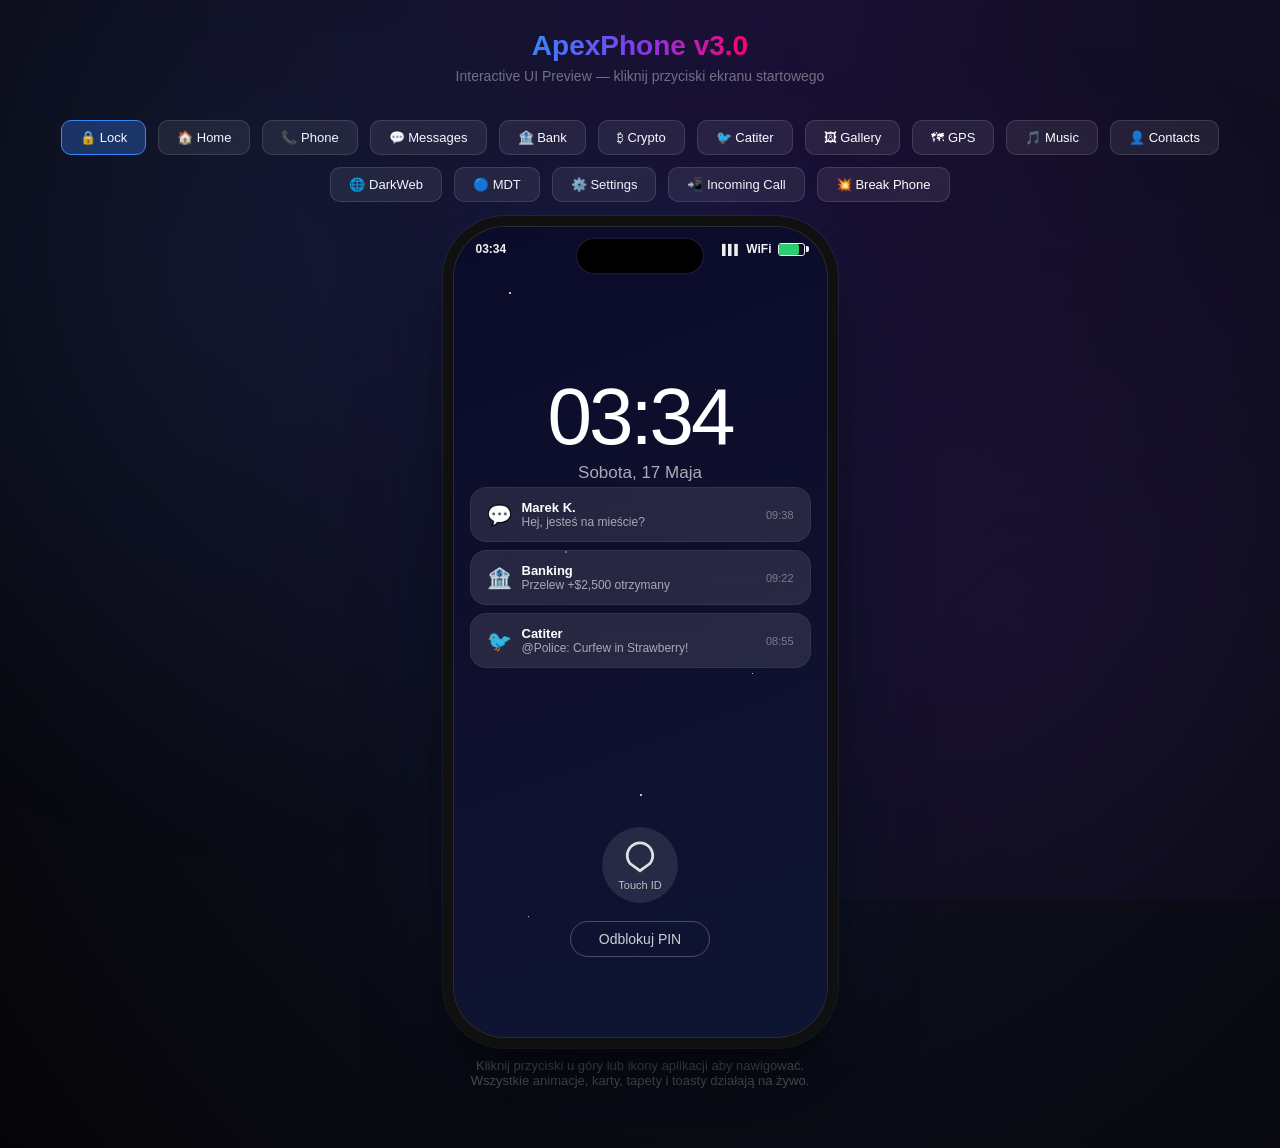
==== commit fe0898b0: "fix: app screens now fully cover home grid - Set z-index:20 on app-screen so it sits above home wall" ====
--- a/preview.html
+++ b/preview.html
@@ -242,11 +242,21 @@
 
 /* ── APP SCREENS ─────────────────────────────────────── */
 .app-screen{
-  position:absolute;inset:0;background:var(--bg0);
+  position:absolute;
+  top:0;left:0;right:0;
+  /* leave room for nav bar (62px) */
+  bottom:62px;
+  background:var(--bg0);
   display:flex;flex-direction:column;overflow:hidden;
+  z-index:20;
   transition:transform .28s cubic-bezier(.4,0,.2,1),opacity .28s;
 }
-.app-screen.hidden{opacity:0;transform:translateX(100%);pointer-events:none}
+.app-screen.hidden{
+  opacity:0;
+  transform:translateX(105%);
+  pointer-events:none;
+  z-index:-1;
+}
 
 .app-hdr{
   display:flex;align-items:center;padding:52px 16px 13px;
@@ -418,7 +428,7 @@
 .pa-like-count{font-size:12px}
 
 /* ── DARK WEB ────────────────────────────────────────── */
-.dw-bg{background:#050505}
+.dw-bg{background:#050505!important}
 .dw-hdr h2{color:#39ff14!important;font-family:'Courier New',monospace}
 .dw-item{
   background:#0a0a0a;border:1px solid #222;border-radius:var(--rs);
@@ -463,10 +473,11 @@
 }
 
 /* ── SETTINGS ────────────────────────────────────────── */
-.set-list{flex:1;overflow-y:auto;padding-bottom:20px}
+.set-list{flex:1;overflow-y:auto;padding-bottom:20px;background:var(--bg0)}
+.set-sec{background:var(--bg0)}
 .set-sec h4{
   font-size:12px;color:var(--t2);text-transform:uppercase;
-  letter-spacing:1px;padding:16px 16px 8px;
+  letter-spacing:1px;padding:16px 16px 8px;background:var(--bg0);
 }
 .set-row{
   display:flex;align-items:center;justify-content:space-between;
@@ -501,7 +512,8 @@
 #nav{
   flex-shrink:0;display:flex;justify-content:space-around;align-items:center;
   padding:6px 0 18px;background:var(--bg0);border-top:1px solid var(--bdr);
-  position:relative;z-index:10;
+  position:absolute;bottom:0;left:0;right:0;
+  z-index:25;
 }
 #nav button{
   background:none;border:none;color:var(--t2);font-size:20px;cursor:pointer;
@@ -1308,21 +1320,37 @@
 let currentApp = null;
 
 function showScreen(name) {
+  // Hide all app screens
+  document.querySelectorAll('.app-screen').forEach(s=>s.classList.add('hidden'));
+  currentApp = null;
+
+  // Switch base screen
   document.querySelectorAll('.screen').forEach(s=>{ s.classList.remove('on'); s.classList.add('off'); });
-  document.querySelectorAll('.app-screen').forEach(s=>s.classList.add('hidden'));
   const el = document.getElementById(`scr-${name}`);
   if(el){ el.classList.remove('off'); el.classList.add('on'); }
-  currentApp = null;
+
+  // Nav bar only visible on home/app screens
+  const nav = document.getElementById('nav');
+  nav.style.display = (name === 'home') ? 'flex' : 'none';
+
   updatePgBtn(name);
 }
 
 function showApp(name) {
+  // Ensure home screen is the base (visible below)
   document.querySelectorAll('.screen').forEach(s=>{ s.classList.remove('on'); s.classList.add('off'); });
-  document.querySelectorAll('.app-screen').forEach(s=>s.classList.add('hidden'));
   const home = document.getElementById('scr-home');
   home.classList.remove('off'); home.classList.add('on');
+
+  // Hide all app screens
+  document.querySelectorAll('.app-screen').forEach(s=>s.classList.add('hidden'));
+
+  // Show requested app — z-index:20 fully covers home grid
   const app = document.getElementById(`app-${name}`);
   if(app){ app.classList.remove('hidden'); currentApp=name; }
+
+  // Show nav bar
+  document.getElementById('nav').style.display = 'flex';
   updatePgBtn(name);
 }
 
@@ -1332,6 +1360,8 @@
     if(app) app.classList.add('hidden');
     currentApp=null;
   }
+  // nav stays visible on home
+  document.getElementById('nav').style.display = 'flex';
   updatePgBtn('home');
 }
 
@@ -1357,10 +1387,15 @@
 // ── Lock ──────────────────────────────────────────────────────
 function unlockPhone() {
   const fp=document.createElement('div');
-  fp.style.cssText='position:absolute;inset:0;background:rgba(0,0,0,.7);display:flex;flex-direction:column;align-items:center;justify-content:center;gap:12px;z-index:200';
+  fp.style.cssText='position:absolute;inset:0;background:rgba(0,0,0,.7);display:flex;flex-direction:column;align-items:center;justify-content:center;gap:12px;z-index:200;border-radius:52px';
   fp.innerHTML=`<div style="width:80px;height:80px;border:3px solid #3a86ff;border-radius:50%;animation:fpScan 1.5s ease-in-out 2;display:flex;align-items:center;justify-content:center;font-size:32px">👆</div><div style="color:#3a86ff;font-size:14px">Skanowanie…</div>`;
   document.getElementById('scr-lock').appendChild(fp);
-  setTimeout(()=>{ fp.remove(); showScreen('home'); island('🔓 Odblokowany',false); },1600);
+  setTimeout(()=>{
+    fp.remove();
+    showScreen('home');
+    document.getElementById('nav').style.display='flex';
+    island('🔓 Odblokowany',false);
+  },1600);
 }
 
 // ── Dynamic Island ────────────────────────────────────────────
@@ -1612,7 +1647,8 @@
 style.textContent='@keyframes fpScan{0%{transform:scale(.8);opacity:1}50%{transform:scale(1.2);opacity:.5}100%{transform:scale(.8);opacity:1}}@keyframes tin{from{transform:translateY(-16px);opacity:0}to{transform:none;opacity:1}}';
 document.head.appendChild(style);
 
-// Init
+// Init — hide nav on lock screen
+document.getElementById('nav').style.display = 'none';
 showScreen('lock');
 </script>
 </body>
